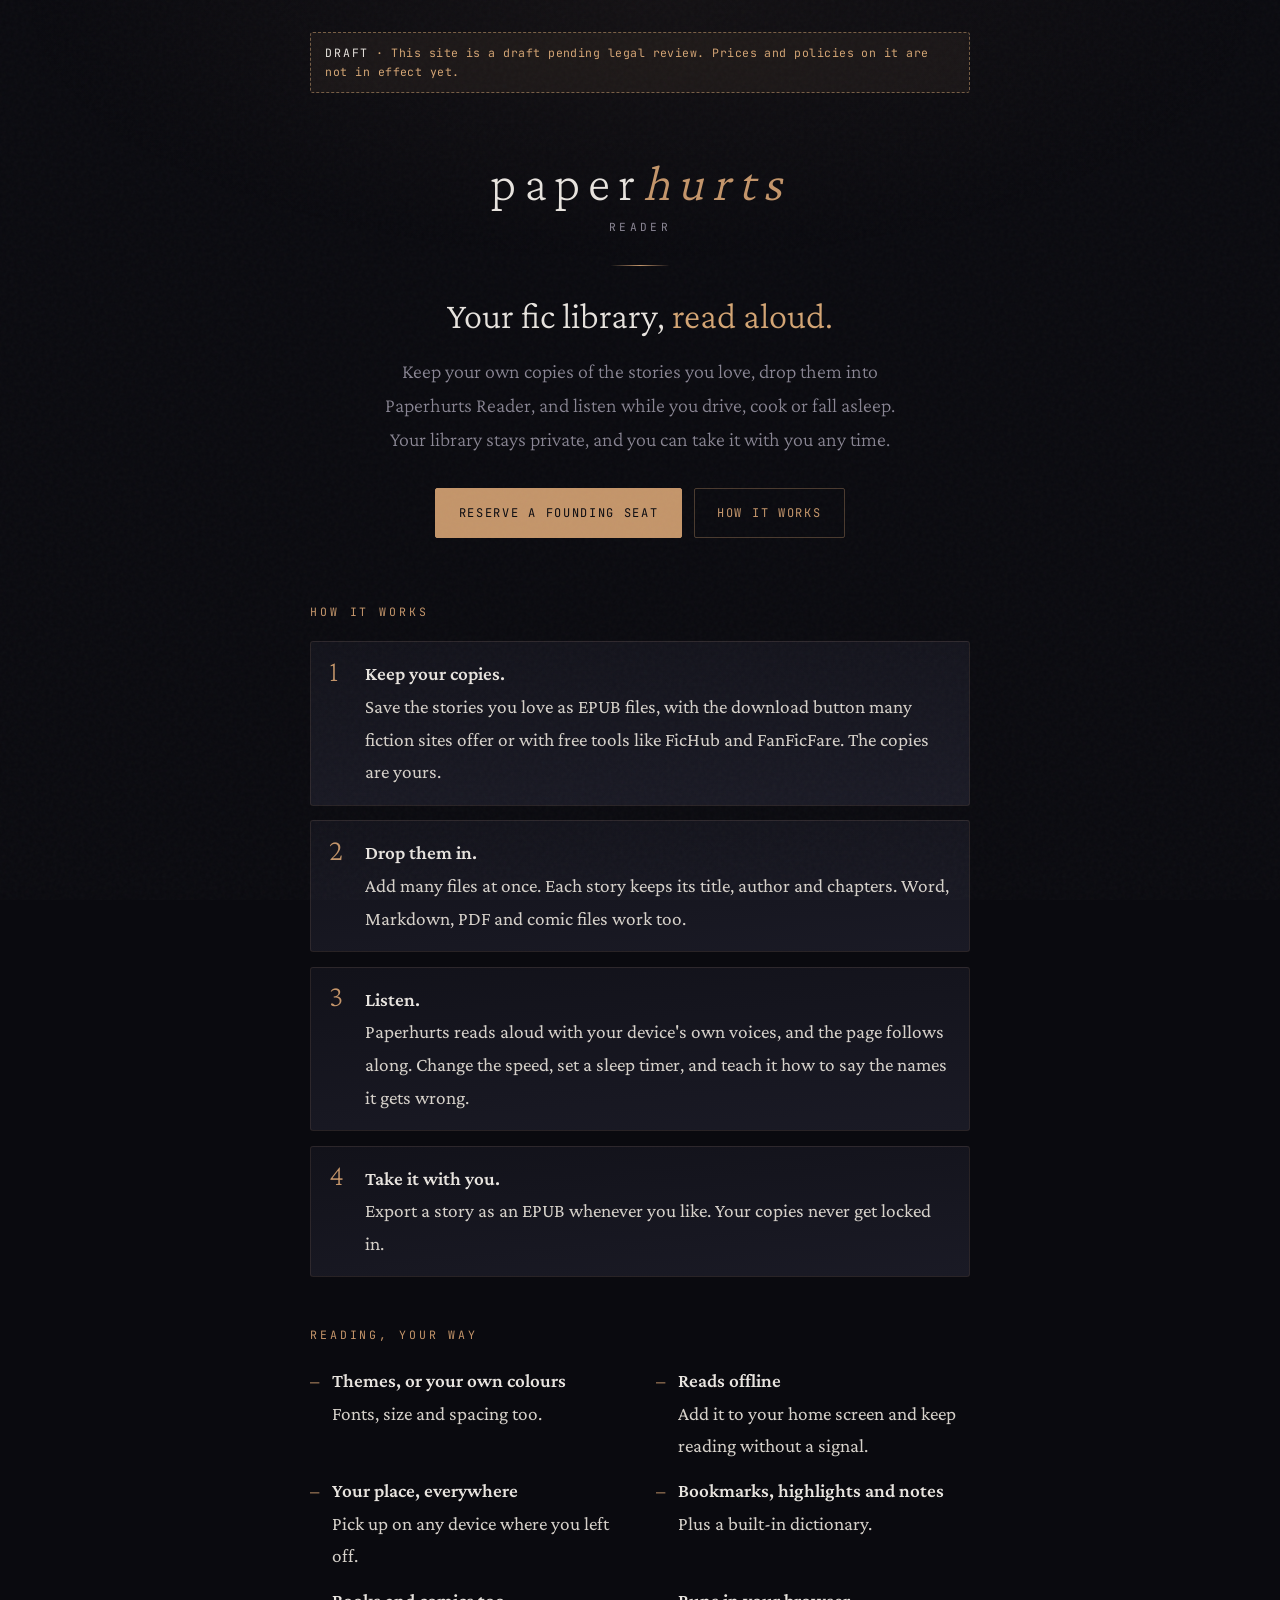
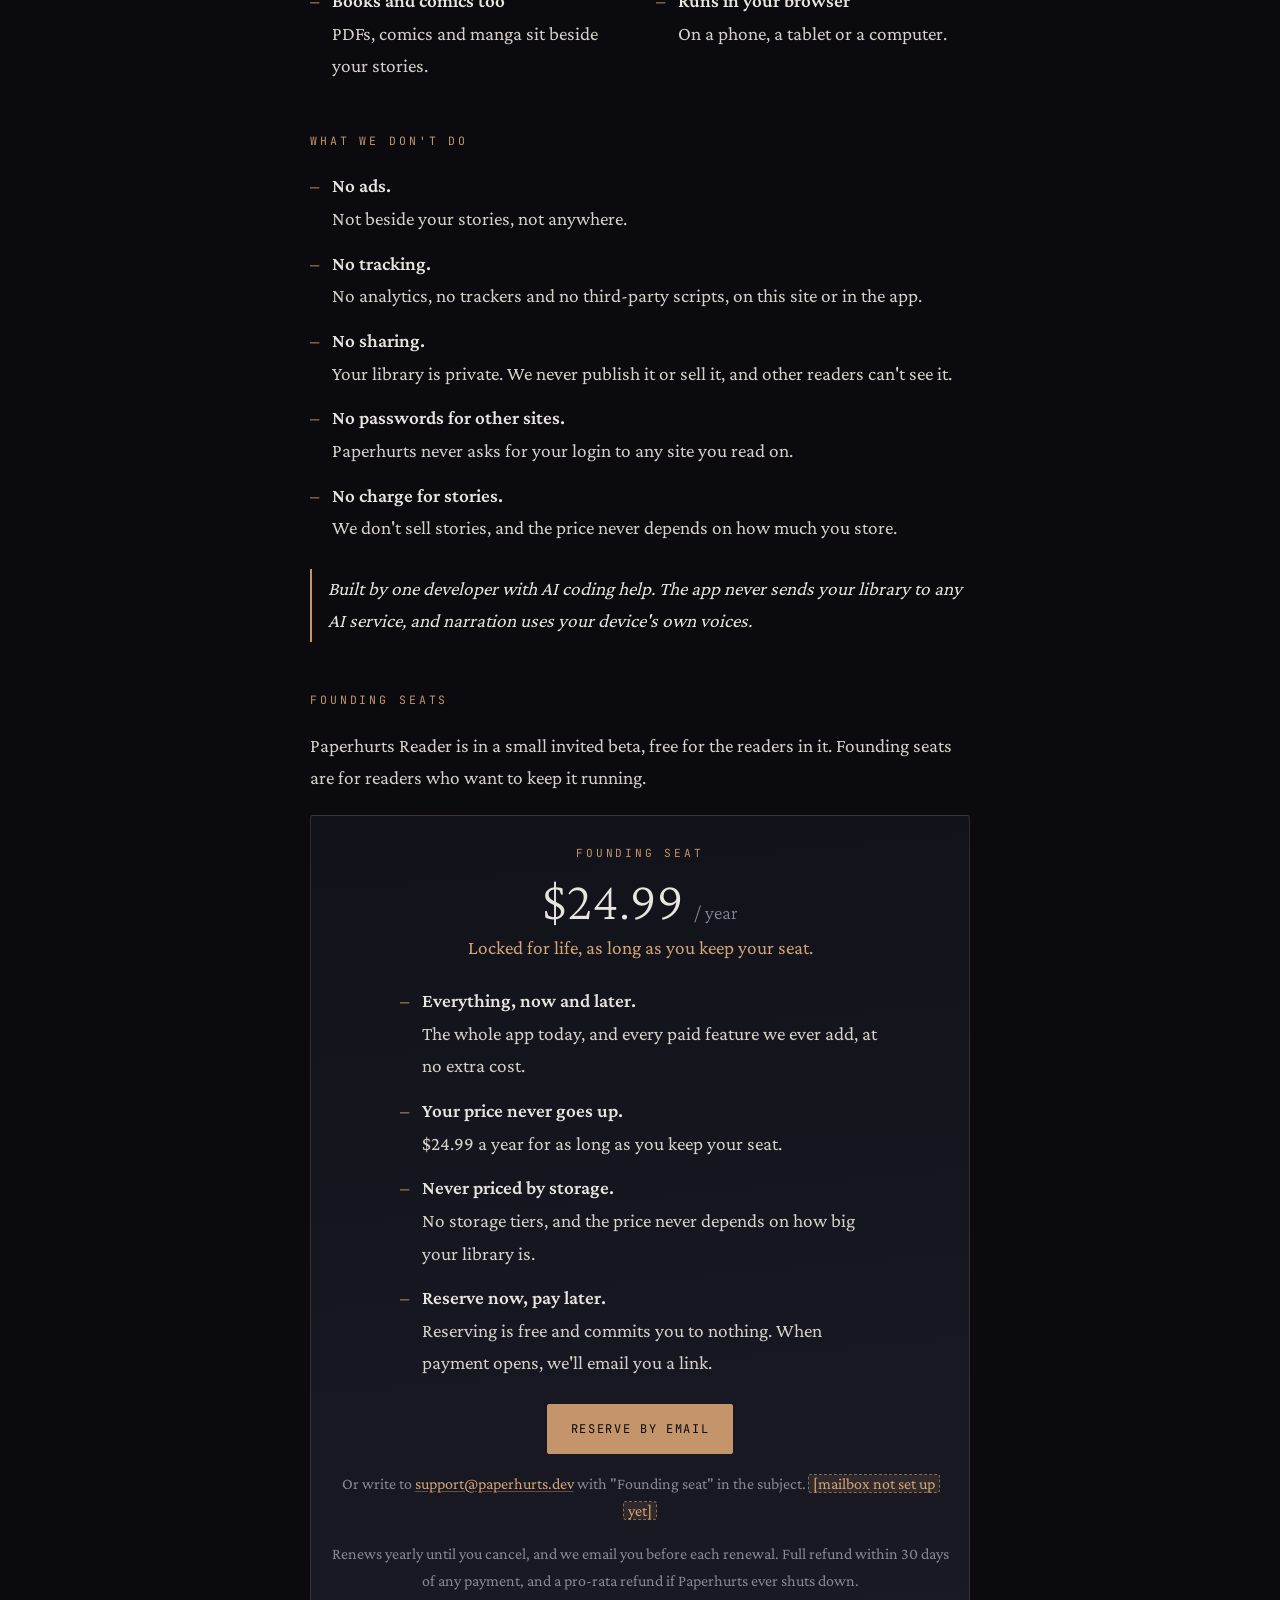
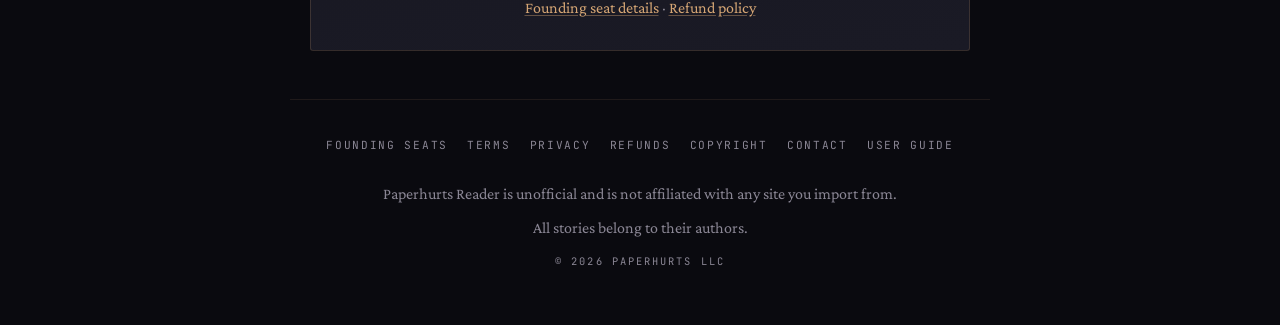
==== index.html @ 14809d15 "Public pages: what the app is, founding seats, terms, privacy, refunds, copyright, contact (drafts) " ====
<!DOCTYPE html>
<html lang="en">
<head>
<meta charset="UTF-8">
<meta name="viewport" content="width=device-width, initial-scale=1.0">
<meta name="robots" content="noarchive">
<meta name="description" content="Paperhurts Reader: keep your own copies of the stories you love, drop them in, and have them read aloud with your device's own voices. Private, exportable, no ads, no tracking.">
<title>Paperhurts Reader · your fic library, read aloud</title>
<link href="./index_files/fonts.css" rel="stylesheet">
<link href="./assets/site.css" rel="stylesheet">
</head>
<body>
<div class="ambient"></div>

<main class="wrap">
  <p class="draft-banner"><strong>Draft</strong> · This site is a draft pending legal review. Prices and policies on it are not in effect yet.</p>

  <header class="hero">
    <div class="wordmark-lg">paper<span>hurts</span></div>
    <p class="product">Reader</p>
    <hr class="rule">
    <h1 class="pitch">Your fic library, <em>read aloud.</em></h1>
    <p class="lede">Keep your own copies of the stories you love, drop them into Paperhurts Reader, and listen while you drive, cook or fall asleep. Your library stays private, and you can take it with you any time.</p>
    <div class="cta-row">
      <a class="btn btn-solid" href="#founding">Reserve a founding seat</a>
      <a class="btn" href="#how">How it works</a>
    </div>
  </header>

  <section class="section" id="how">
    <h2>How it works</h2>
    <ol class="steps">
      <li><strong>Keep your copies.</strong> Save the stories you love as EPUB files, with the download button many fiction sites offer or with free tools like FicHub and FanFicFare. The copies are yours.</li>
      <li><strong>Drop them in.</strong> Add many files at once. Each story keeps its title, author and chapters. Word, Markdown, PDF and comic files work too.</li>
      <li><strong>Listen.</strong> Paperhurts reads aloud with your device's own voices, and the page follows along. Change the speed, set a sleep timer, and teach it how to say the names it gets wrong.</li>
      <li><strong>Take it with you.</strong> Export a story as an EPUB whenever you like. Your copies never get locked in.</li>
    </ol>
  </section>

  <section class="section">
    <h2>Reading, your way</h2>
    <ul class="points two-col">
      <li><strong>Themes, or your own colours</strong> Fonts, size and spacing too.</li>
      <li><strong>Reads offline</strong> Add it to your home screen and keep reading without a signal.</li>
      <li><strong>Your place, everywhere</strong> Pick up on any device where you left off.</li>
      <li><strong>Bookmarks, highlights and notes</strong> Plus a built-in dictionary.</li>
      <li><strong>Books and comics too</strong> PDFs, comics and manga sit beside your stories.</li>
      <li><strong>Runs in your browser</strong> On a phone, a tablet or a computer.</li>
    </ul>
  </section>

  <section class="section">
    <h2>What we don't do</h2>
    <ul class="points">
      <li><strong>No ads.</strong> Not beside your stories, not anywhere.</li>
      <li><strong>No tracking.</strong> No analytics, no trackers and no third-party scripts, on this site or in the app.</li>
      <li><strong>No sharing.</strong> Your library is private. We never publish it or sell it, and other readers can't see it.</li>
      <li><strong>No passwords for other sites.</strong> Paperhurts never asks for your login to any site you read on.</li>
      <li><strong>No charge for stories.</strong> We don't sell stories, and the price never depends on how much you store.</li>
    </ul>
    <p class="ai-line">Built by one developer with AI coding help. The app never sends your library to any AI service, and narration uses your device's own voices.</p>
  </section>

  <section class="section" id="founding">
    <h2>Founding seats</h2>
    <p class="intro">Paperhurts Reader is in a small invited beta, free for the readers in it. Founding seats are for readers who want to keep it running.</p>
    <div class="pricing">
      <p class="label">Founding seat</p>
      <p class="price">$24.99 <small>/ year</small></p>
      <p class="price-note">Locked for life, as long as you keep your seat.</p>
      <ul class="points">
        <li><strong>Everything, now and later.</strong> The whole app today, and every paid feature we ever add, at no extra cost.</li>
        <li><strong>Your price never goes up.</strong> $24.99 a year for as long as you keep your seat.</li>
        <li><strong>Never priced by storage.</strong> No storage tiers, and the price never depends on how big your library is.</li>
        <li><strong>Reserve now, pay later.</strong> Reserving is free and commits you to nothing. When payment opens, we'll email you a link.</li>
      </ul>
      <a class="btn btn-solid" href="mailto:support@paperhurts.dev?subject=Founding%20seat">Reserve by email</a>
      <p class="fine">Or write to <a href="mailto:support@paperhurts.dev?subject=Founding%20seat">support@paperhurts.dev</a> with "Founding seat" in the subject. <span class="ph">[mailbox not set up yet]</span></p>
      <p class="fine">Renews yearly until you cancel, and we email you before each renewal. Full refund within 30 days of any payment, and a pro-rata refund if Paperhurts ever shuts down.<br><a href="founding/">Founding seat details</a> · <a href="refunds/">Refund policy</a></p>
    </div>
  </section>
</main>

<footer class="site-footer">
  <nav aria-label="Site">
    <a href="founding/">Founding seats</a>
    <a href="terms/">Terms</a>
    <a href="privacy/">Privacy</a>
    <a href="refunds/">Refunds</a>
    <a href="copyright/">Copyright</a>
    <a href="contact/">Contact</a>
    <a href="guide/">User guide</a>
  </nav>
  <p>Paperhurts Reader is unofficial and is not affiliated with any site you import from.</p>
  <p>All stories belong to their authors.</p>
  <p class="copy">© 2026 paperhurts LLC</p>
</footer>
</body>
</html>
---- index_files/fonts.css ----
/* Self-hosted webfonts, the same files the Reader app ships.
 * Served from this site so no page here contacts a font CDN.
 * Crimson Pro is a variable font: one file covers weights 200-900.
 * Both fonts are under the SIL Open Font License 1.1. */
@font-face {
  font-family: 'Crimson Pro';
  font-style: normal;
  font-weight: 200 900;
  font-display: swap;
  src: url('fonts/CrimsonPro-Variable-latin.woff2') format('woff2');
}
@font-face {
  font-family: 'JetBrains Mono';
  font-style: normal;
  font-weight: 400;
  font-display: swap;
  src: url('fonts/JetBrainsMono-Regular-latin.woff2') format('woff2');
}
---- assets/site.css ----
/* Shared styles for reader.paperhurts.dev: the landing page and the
 * founding, terms, privacy, refunds, copyright and contact pages.
 * The guide (/guide/) has its own stylesheet, built from the Reader repo.
 * No page on this site runs JavaScript or loads anything from another host. */

:root {
  --bg-deep: #0a0a0f;
  --bg-surface: #12121a;
  --bg-card: #1a1a25;
  --text-primary: #e8e4df;
  --text-body: #d6d1ca;
  --text-dim: #8a8694;
  --text-faint: #4a4654;
  --accent-warm: #c4956a;
  --accent-glow: #d4a574;
  --accent-ember: #b8755a;
  --rule: rgba(196, 149, 106, 0.12);
  --mono: 'JetBrains Mono', ui-monospace, 'SF Mono', Menlo, Consolas, monospace;
  --serif: 'Crimson Pro', Georgia, 'Times New Roman', serif;
}

* { margin: 0; padding: 0; box-sizing: border-box; }

html { -webkit-text-size-adjust: 100%; }
@media (prefers-reduced-motion: no-preference) { html { scroll-behavior: smooth; } }

body {
  background: var(--bg-deep);
  color: var(--text-body);
  font-family: var(--serif);
  font-size: 1.2rem;
  line-height: 1.7;
  min-height: 100vh;
  overflow-wrap: break-word;
}

/* Grain + ambient light, as on the original landing page */
body::before {
  content: '';
  position: fixed; inset: 0;
  background-image: url("data:image/svg+xml,%3Csvg viewBox='0 0 256 256' xmlns='http://www.w3.org/2000/svg'%3E%3Cfilter id='noise'%3E%3CfeTurbulence type='fractalNoise' baseFrequency='0.9' numOctaves='4' stitchTiles='stitch'/%3E%3C/filter%3E%3Crect width='100%25' height='100%25' filter='url(%23noise)' opacity='0.03'/%3E%3C/svg%3E");
  pointer-events: none;
  z-index: 1000;
}
.ambient {
  position: fixed; top: -30%; left: 50%; transform: translateX(-50%);
  width: 100%; height: 60vh;
  background: radial-gradient(ellipse, rgba(196, 149, 106, 0.05) 0%, transparent 70%);
  pointer-events: none; z-index: 0;
}

.wrap {
  position: relative; z-index: 1;
  max-width: 700px;
  margin: 0 auto;
  padding: 2rem 1.25rem 3rem;
}

a { color: var(--accent-glow); text-decoration-color: rgba(212, 165, 116, 0.4); text-underline-offset: 0.15em; }
a:hover { color: var(--text-primary); text-decoration-color: currentColor; }
a:focus-visible, .btn:focus-visible { outline: 2px solid var(--accent-glow); outline-offset: 3px; }

/* ── Header: wordmark that links home ───────────────────────────── */
.site-header {
  display: flex;
  align-items: baseline;
  justify-content: space-between;
  gap: 1rem;
  flex-wrap: wrap;
  padding-bottom: 1.25rem;
  margin-bottom: 2rem;
  border-bottom: 1px solid var(--rule);
}
.wordmark {
  font-family: var(--serif);
  font-weight: 200;
  font-size: 1.6rem;
  letter-spacing: 0.12em;
  color: var(--text-primary);
  text-decoration: none;
  line-height: 1;
}
.wordmark span { color: var(--accent-warm); font-style: italic; font-weight: 300; }
.wordmark:hover { color: var(--text-primary); }
.site-header .tag {
  font-family: var(--mono);
  font-size: 0.68rem;
  letter-spacing: 0.2em;
  text-transform: uppercase;
  color: var(--text-dim);
}

/* ── Draft banner and placeholders (remove both before going live) ─ */
.draft-banner {
  font-family: var(--mono);
  font-size: 0.72rem;
  line-height: 1.6;
  letter-spacing: 0.04em;
  color: var(--accent-glow);
  border: 1px dashed rgba(212, 165, 116, 0.5);
  background: rgba(212, 165, 116, 0.06);
  border-radius: 3px;
  padding: 0.7rem 0.9rem;
  margin-bottom: 2rem;
}
.draft-banner strong { color: var(--text-primary); font-weight: 400; letter-spacing: 0.15em; text-transform: uppercase; }
.ph {
  font-style: normal;
  color: var(--accent-glow);
  background: rgba(212, 165, 116, 0.12);
  outline: 1px dashed rgba(212, 165, 116, 0.6);
  border-radius: 2px;
  padding: 0 0.25em;
  -webkit-box-decoration-break: clone;
  box-decoration-break: clone;
}

/* ── Document pages (terms, privacy, ...) ───────────────────────── */
.doc h1 {
  font-weight: 200;
  font-size: 2.5rem;
  line-height: 1.15;
  color: var(--text-primary);
  letter-spacing: 0.02em;
  margin-bottom: 0.4rem;
}
.updated {
  font-family: var(--mono);
  font-size: 0.7rem;
  letter-spacing: 0.15em;
  text-transform: uppercase;
  color: var(--text-dim);
  margin-bottom: 2rem;
}
.doc h2 {
  font-weight: 400;
  font-size: 1.55rem;
  line-height: 1.3;
  color: var(--text-primary);
  margin: 2.5rem 0 0.75rem;
  padding-top: 1.25rem;
  border-top: 1px solid var(--rule);
}
.doc h3 {
  font-weight: 600;
  font-size: 1.15rem;
  color: var(--text-primary);
  margin: 1.5rem 0 0.4rem;
}
.doc p, .doc ul, .doc ol, .doc dl { margin-bottom: 1rem; }
.doc ul, .doc ol { padding-left: 1.4rem; }
.doc li { margin-bottom: 0.4rem; }
.doc li::marker { color: var(--accent-warm); }
.doc strong { color: var(--text-primary); font-weight: 600; }
.doc code { font-family: var(--mono); font-size: 0.85em; color: var(--text-primary); overflow-wrap: anywhere; }
.doc dt { color: var(--text-primary); font-weight: 600; margin-top: 1rem; }
.doc dd { margin-left: 0; }
.doc dd p { margin-bottom: 0.5rem; }

/* A short plain-language summary at the top of a long page */
.summary {
  background: linear-gradient(175deg, var(--bg-surface) 0%, var(--bg-card) 100%);
  border: 1px solid var(--rule);
  border-radius: 3px;
  padding: 1.25rem 1.25rem 0.5rem;
  margin-bottom: 1.5rem;
}
.summary h2 {
  font-family: var(--mono);
  font-weight: 400;
  font-size: 0.72rem;
  letter-spacing: 0.22em;
  text-transform: uppercase;
  color: var(--accent-warm);
  margin: 0 0 0.75rem;
  padding: 0;
  border: 0;
}

/* Contents list for the longer pages */
.toc {
  font-size: 1.05rem;
  margin-bottom: 1rem;
}
.toc ol { columns: 2 14rem; column-gap: 2rem; }
.toc li { break-inside: avoid; }

/* ── Landing page ───────────────────────────────────────────────── */
.hero { text-align: center; padding: 2rem 0 1rem; }
.hero .wordmark-lg {
  font-weight: 200;
  font-size: 3.2rem;
  letter-spacing: 0.15em;
  color: var(--text-primary);
  line-height: 1;
}
.hero .wordmark-lg span { color: var(--accent-warm); font-style: italic; font-weight: 300; }
.hero .product {
  font-family: var(--mono);
  font-size: 0.7rem;
  letter-spacing: 0.3em;
  text-transform: uppercase;
  color: var(--text-dim);
  margin-top: 0.6rem;
}
.rule {
  width: 60px; height: 1px; border: 0;
  background: linear-gradient(90deg, transparent, var(--accent-warm), transparent);
  margin: 1.75rem auto;
}
.pitch {
  font-weight: 300;
  font-size: 2.3rem;
  line-height: 1.2;
  color: var(--text-primary);
  margin-bottom: 1rem;
}
.pitch em { color: var(--accent-glow); font-style: normal; }
.lede {
  font-size: 1.25rem;
  font-weight: 300;
  color: var(--text-dim);
  max-width: 34rem;
  margin: 0 auto 2rem;
}
.cta-row {
  display: flex;
  flex-wrap: wrap;
  justify-content: center;
  gap: 0.75rem;
}

.btn {
  display: inline-block;
  font-family: var(--mono);
  font-size: 0.75rem;
  letter-spacing: 0.14em;
  text-transform: uppercase;
  text-decoration: none;
  text-align: center;
  color: var(--accent-warm);
  padding: 0.85rem 1.4rem;
  border: 1px solid rgba(196, 149, 106, 0.35);
  border-radius: 2px;
  transition: border-color 0.3s ease, color 0.3s ease, background 0.3s ease;
}
.btn:hover { border-color: var(--accent-glow); color: var(--accent-glow); }
.btn-solid {
  background: var(--accent-warm);
  border-color: var(--accent-warm);
  color: var(--bg-deep);
}
.btn-solid:hover { background: var(--accent-glow); border-color: var(--accent-glow); color: var(--bg-deep); }

.section { padding-top: 3rem; }
.section > h2 {
  font-family: var(--mono);
  font-weight: 400;
  font-size: 0.72rem;
  letter-spacing: 0.25em;
  text-transform: uppercase;
  color: var(--accent-warm);
  margin-bottom: 1.25rem;
}
.section > .intro { margin-bottom: 1.25rem; }

.steps { list-style: none; counter-reset: step; display: grid; gap: 0.9rem; }
.steps li {
  counter-increment: step;
  position: relative;
  background: linear-gradient(175deg, var(--bg-surface) 0%, var(--bg-card) 100%);
  border: 1px solid var(--rule);
  border-radius: 3px;
  padding: 1rem 1.1rem 1rem 3.4rem;
}
.steps li::before {
  content: counter(step);
  position: absolute;
  left: 1.1rem; top: 0.85rem;
  font-weight: 200;
  font-size: 1.9rem;
  line-height: 1;
  color: var(--accent-warm);
}
.steps strong, .points strong { display: block; color: var(--text-primary); font-weight: 600; }

.points { list-style: none; display: grid; gap: 0.75rem; }
.points li { position: relative; padding-left: 1.4rem; }
.points li::before { content: '\2013'; position: absolute; left: 0; color: var(--accent-warm); }
@media (min-width: 640px) {
  .points.two-col { grid-template-columns: 1fr 1fr; column-gap: 2rem; }
}

.ai-line {
  font-style: italic;
  color: var(--text-primary);
  border-left: 2px solid var(--accent-warm);
  padding: 0.25rem 0 0.25rem 1rem;
  margin-top: 1.5rem;
}

.pricing {
  background: linear-gradient(175deg, var(--bg-surface) 0%, var(--bg-card) 100%);
  border: 1px solid rgba(196, 149, 106, 0.2);
  border-radius: 3px;
  padding: 1.75rem 1.25rem;
  text-align: center;
}
.pricing .label {
  font-family: var(--mono);
  font-size: 0.7rem;
  letter-spacing: 0.25em;
  text-transform: uppercase;
  color: var(--accent-warm);
}
.price {
  font-weight: 200;
  font-size: 3.4rem;
  line-height: 1.1;
  color: var(--text-primary);
  margin: 0.5rem 0 0.1rem;
}
.price small { font-size: 1.2rem; color: var(--text-dim); font-weight: 300; }
.price-note { color: var(--accent-glow); margin-bottom: 1.25rem; }
.pricing .points { text-align: left; max-width: 30rem; margin: 0 auto 1.5rem; }
.pricing .fine { font-size: 1rem; color: var(--text-dim); margin-top: 1rem; }

/* ── Footer ─────────────────────────────────────────────────────── */
.site-footer {
  position: relative; z-index: 1;
  max-width: 700px;
  margin: 0 auto;
  padding: 2rem 1.25rem 3rem;
  border-top: 1px solid var(--rule);
  text-align: center;
}
.site-footer nav {
  display: flex;
  flex-wrap: wrap;
  justify-content: center;
  gap: 0.4rem 1.2rem;
  margin-bottom: 1.25rem;
}
.site-footer nav a {
  font-family: var(--mono);
  font-size: 0.7rem;
  letter-spacing: 0.15em;
  text-transform: uppercase;
  text-decoration: none;
  color: var(--text-dim);
  padding: 0.3rem 0;
}
.site-footer nav a:hover, .site-footer nav a[aria-current="page"] { color: var(--accent-glow); }
.site-footer p { font-size: 1rem; color: var(--text-dim); margin-bottom: 0.4rem; }
.site-footer .copy {
  font-family: var(--mono);
  font-size: 0.65rem;
  letter-spacing: 0.2em;
  text-transform: uppercase;
  margin-top: 0.75rem;
}

/* ── Small screens and motion ───────────────────────────────────── */
@media (max-width: 480px) {
  body { font-size: 1.12rem; }
  .hero .wordmark-lg { font-size: 2.5rem; }
  .pitch { font-size: 1.9rem; }
  .doc h1 { font-size: 2.1rem; }
  .btn { width: 100%; }
}

@media (prefers-reduced-motion: no-preference) {
  .hero, .wrap > .doc { animation: rise 0.9s ease-out both; }
  @keyframes rise {
    from { opacity: 0; transform: translateY(12px); }
    to { opacity: 1; transform: none; }
  }
}
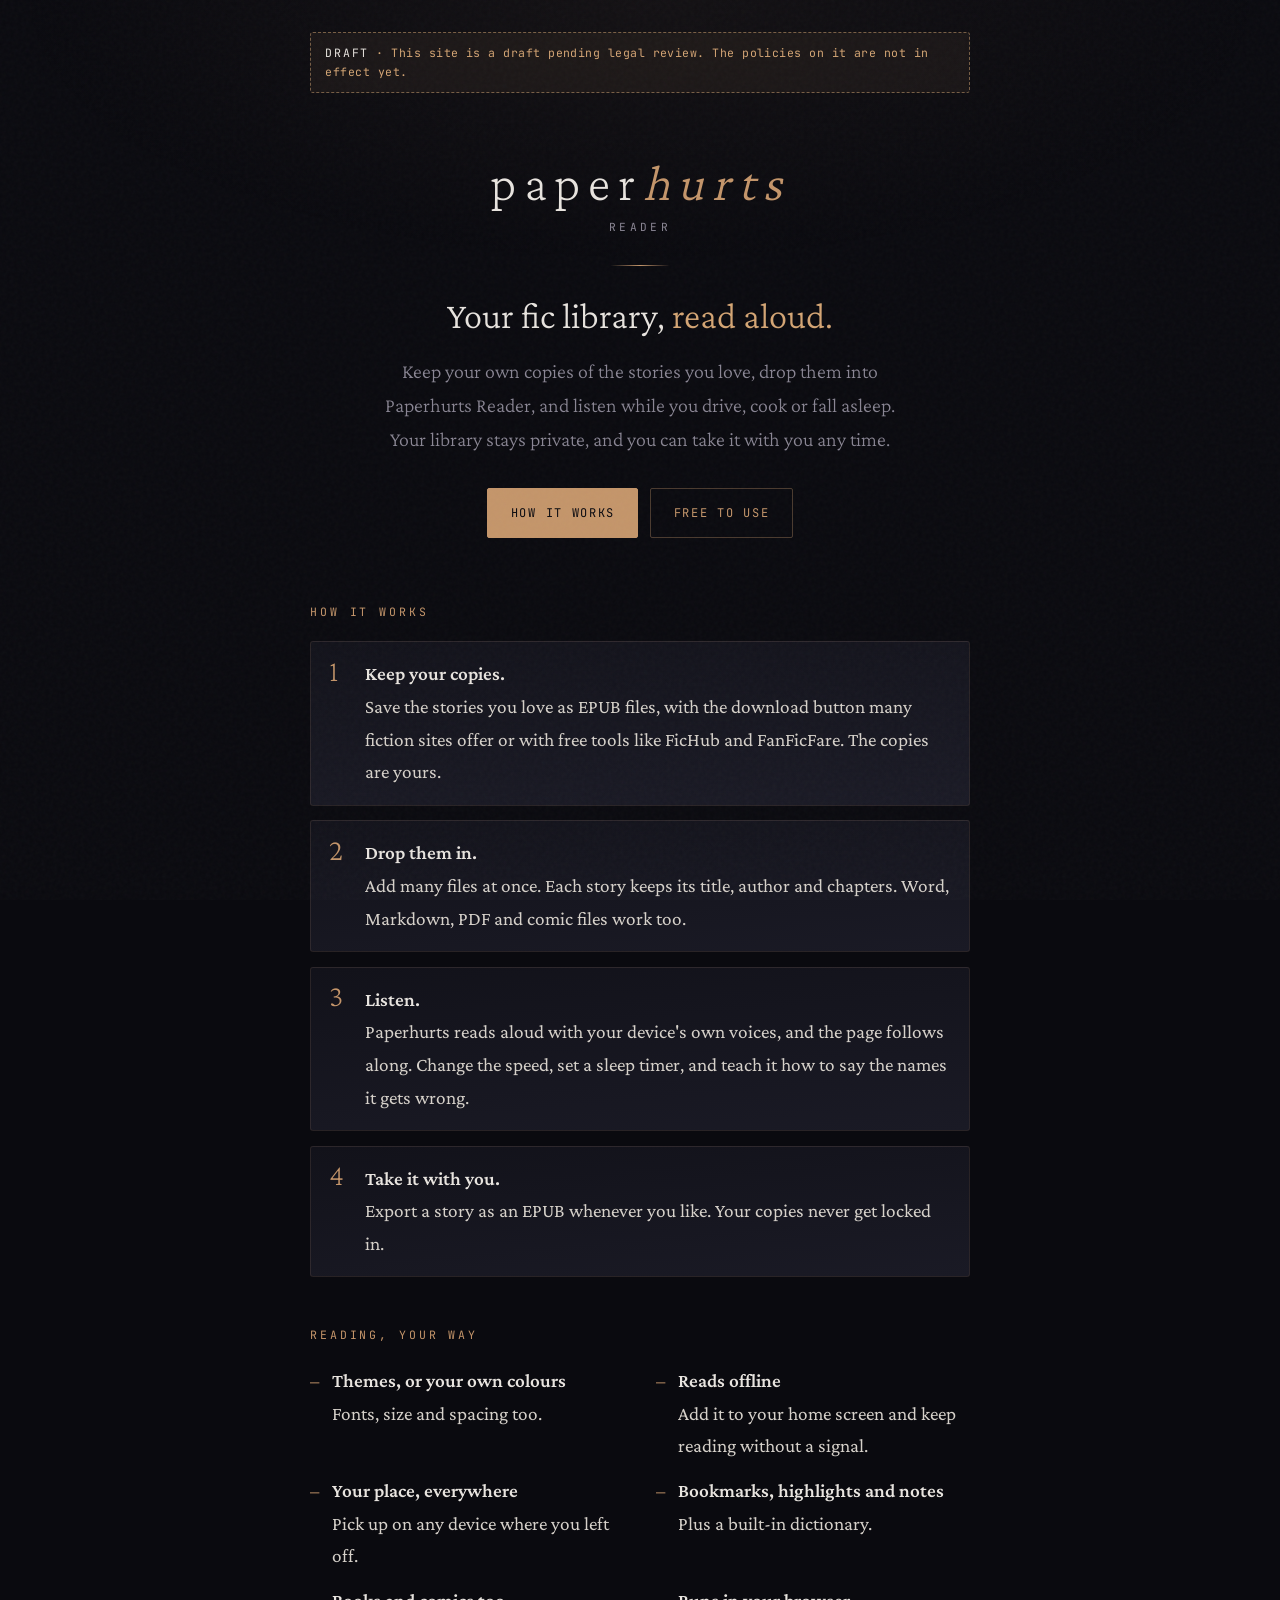
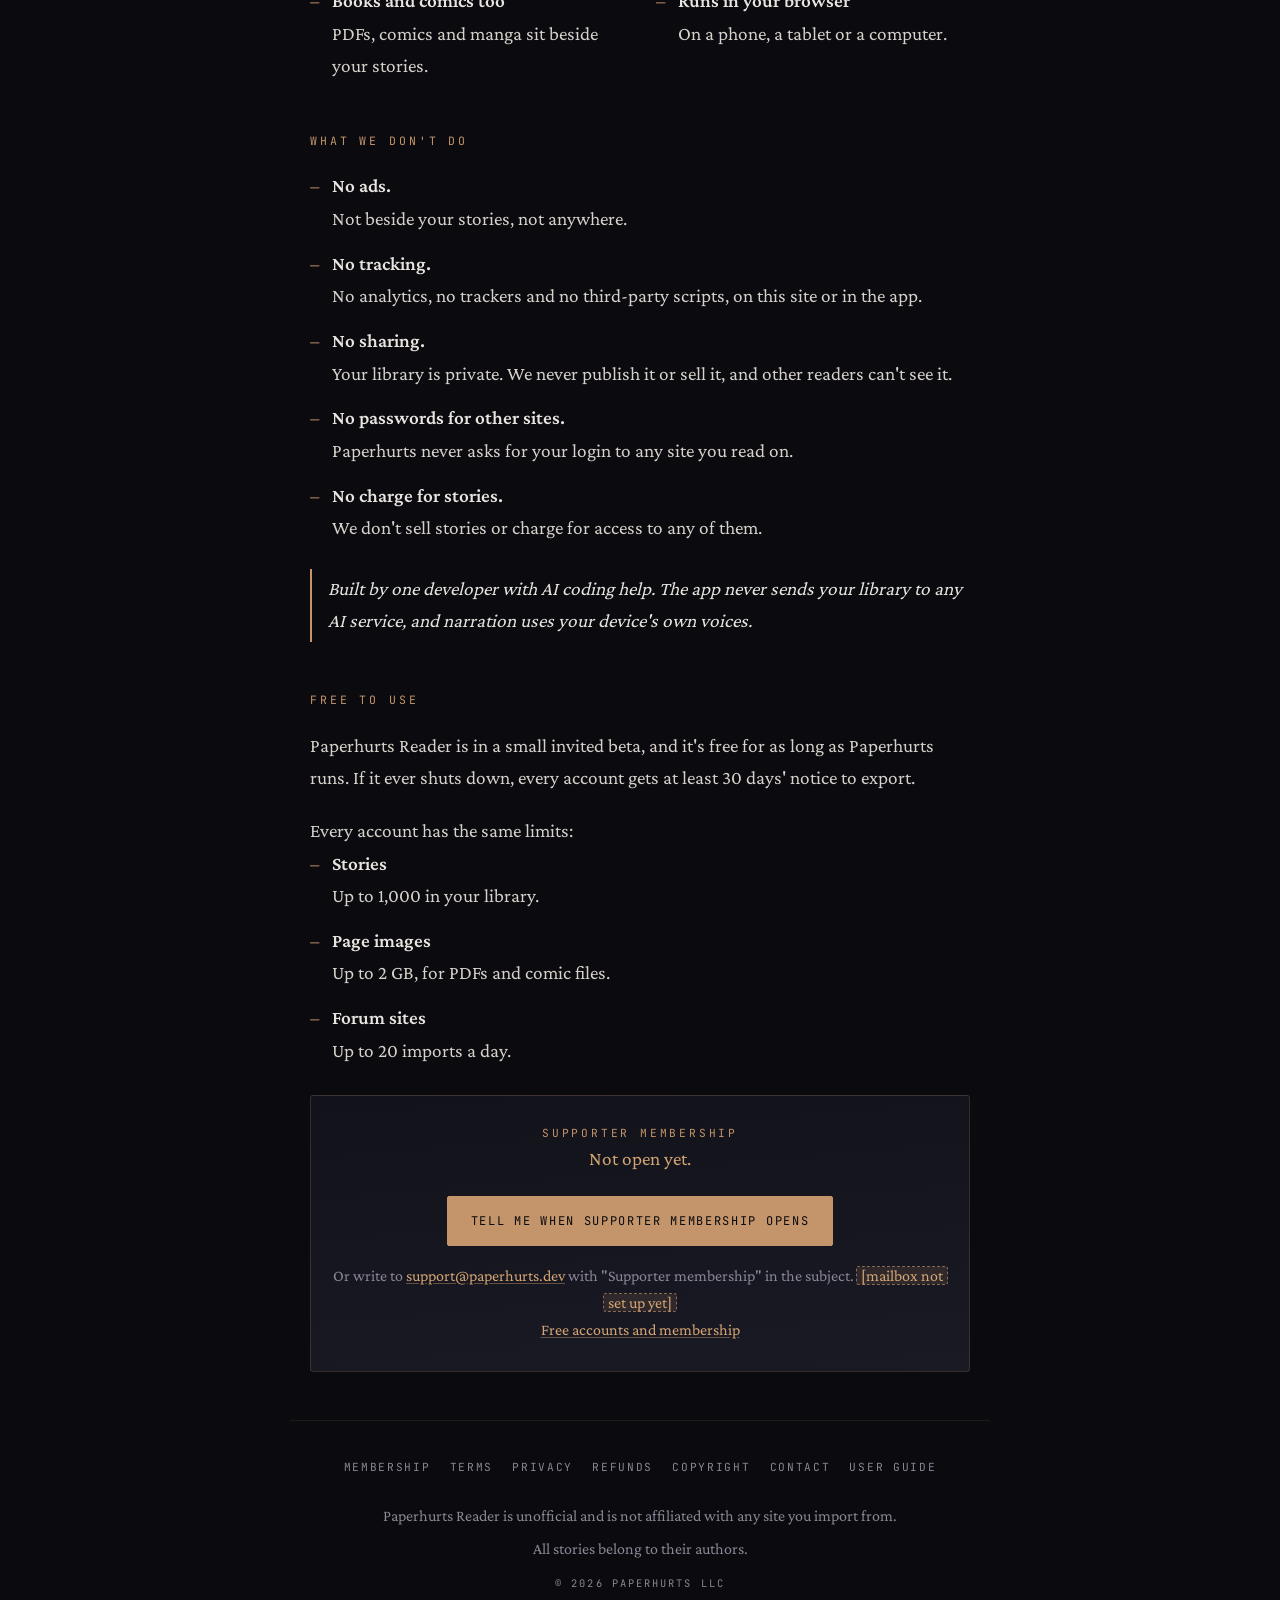
==== commit ccb2dce9: "Public pages: free accounts and their limits, a membership sign-up, an author removal route (drafts)" ====
--- a/index.html
+++ b/index.html
@@ -13,7 +13,7 @@
 <div class="ambient"></div>
 
 <main class="wrap">
-  <p class="draft-banner"><strong>Draft</strong> · This site is a draft pending legal review. Prices and policies on it are not in effect yet.</p>
+  <p class="draft-banner"><strong>Draft</strong> · This site is a draft pending legal review. The policies on it are not in effect yet.</p>
 
   <header class="hero">
     <div class="wordmark-lg">paper<span>hurts</span></div>
@@ -22,8 +22,8 @@
     <h1 class="pitch">Your fic library, <em>read aloud.</em></h1>
     <p class="lede">Keep your own copies of the stories you love, drop them into Paperhurts Reader, and listen while you drive, cook or fall asleep. Your library stays private, and you can take it with you any time.</p>
     <div class="cta-row">
-      <a class="btn btn-solid" href="#founding">Reserve a founding seat</a>
-      <a class="btn" href="#how">How it works</a>
+      <a class="btn btn-solid" href="#how">How it works</a>
+      <a class="btn" href="#free">Free to use</a>
     </div>
   </header>
 
@@ -56,34 +56,32 @@
       <li><strong>No tracking.</strong> No analytics, no trackers and no third-party scripts, on this site or in the app.</li>
       <li><strong>No sharing.</strong> Your library is private. We never publish it or sell it, and other readers can't see it.</li>
       <li><strong>No passwords for other sites.</strong> Paperhurts never asks for your login to any site you read on.</li>
-      <li><strong>No charge for stories.</strong> We don't sell stories, and the price never depends on how much you store.</li>
+      <li><strong>No charge for stories.</strong> We don't sell stories or charge for access to any of them.</li>
     </ul>
     <p class="ai-line">Built by one developer with AI coding help. The app never sends your library to any AI service, and narration uses your device's own voices.</p>
   </section>
 
-  <section class="section" id="founding">
-    <h2>Founding seats</h2>
-    <p class="intro">Paperhurts Reader is in a small invited beta, free for the readers in it. Founding seats are for readers who want to keep it running.</p>
+  <section class="section" id="free">
+    <h2>Free to use</h2>
+    <p class="intro">Paperhurts Reader is in a small invited beta, and it's free for as long as Paperhurts runs. If it ever shuts down, every account gets at least 30 days' notice to export.</p>
+    <p>Every account has the same limits:</p>
+    <ul class="points">
+      <li><strong>Stories</strong> Up to 1,000 in your library.</li>
+      <li><strong>Page images</strong> Up to 2 GB, for PDFs and comic files.</li>
+      <li><strong>Forum sites</strong> Up to 20 imports a day.</li>
+    </ul>
     <div class="pricing">
-      <p class="label">Founding seat</p>
-      <p class="price">$24.99 <small>/ year</small></p>
-      <p class="price-note">Locked for life, as long as you keep your seat.</p>
-      <ul class="points">
-        <li><strong>Everything, now and later.</strong> The whole app today, and every paid feature we ever add, at no extra cost.</li>
-        <li><strong>Your price never goes up.</strong> $24.99 a year for as long as you keep your seat.</li>
-        <li><strong>Never priced by storage.</strong> No storage tiers, and the price never depends on how big your library is.</li>
-        <li><strong>Reserve now, pay later.</strong> Reserving is free and commits you to nothing. When payment opens, we'll email you a link.</li>
-      </ul>
-      <a class="btn btn-solid" href="mailto:support@paperhurts.dev?subject=Founding%20seat">Reserve by email</a>
-      <p class="fine">Or write to <a href="mailto:support@paperhurts.dev?subject=Founding%20seat">support@paperhurts.dev</a> with "Founding seat" in the subject. <span class="ph">[mailbox not set up yet]</span></p>
-      <p class="fine">Renews yearly until you cancel, and we email you before each renewal. Full refund within 30 days of any payment, and a pro-rata refund if Paperhurts ever shuts down.<br><a href="founding/">Founding seat details</a> · <a href="refunds/">Refund policy</a></p>
+      <p class="label">Supporter membership</p>
+      <p class="price-note">Not open yet.</p>
+      <a class="btn btn-solid" href="mailto:support@paperhurts.dev?subject=Supporter%20membership">Tell me when supporter membership opens</a>
+      <p class="fine">Or write to <a href="mailto:support@paperhurts.dev?subject=Supporter%20membership">support@paperhurts.dev</a> with "Supporter membership" in the subject. <span class="ph">[mailbox not set up yet]</span><br><a href="membership/">Free accounts and membership</a></p>
     </div>
   </section>
 </main>
 
 <footer class="site-footer">
   <nav aria-label="Site">
-    <a href="founding/">Founding seats</a>
+    <a href="membership/">Membership</a>
     <a href="terms/">Terms</a>
     <a href="privacy/">Privacy</a>
     <a href="refunds/">Refunds</a>
--- a/assets/site.css
+++ b/assets/site.css
@@ -1,5 +1,5 @@
 /* Shared styles for reader.paperhurts.dev: the landing page and the
- * founding, terms, privacy, refunds, copyright and contact pages.
+ * membership, terms, privacy, refunds, copyright and contact pages.
  * The guide (/guide/) has its own stylesheet, built from the Reader repo.
  * No page on this site runs JavaScript or loads anything from another host. */
 
@@ -304,6 +304,7 @@
   border: 1px solid rgba(196, 149, 106, 0.2);
   border-radius: 3px;
   padding: 1.75rem 1.25rem;
+  margin-top: 1.75rem;
   text-align: center;
 }
 .pricing .label {
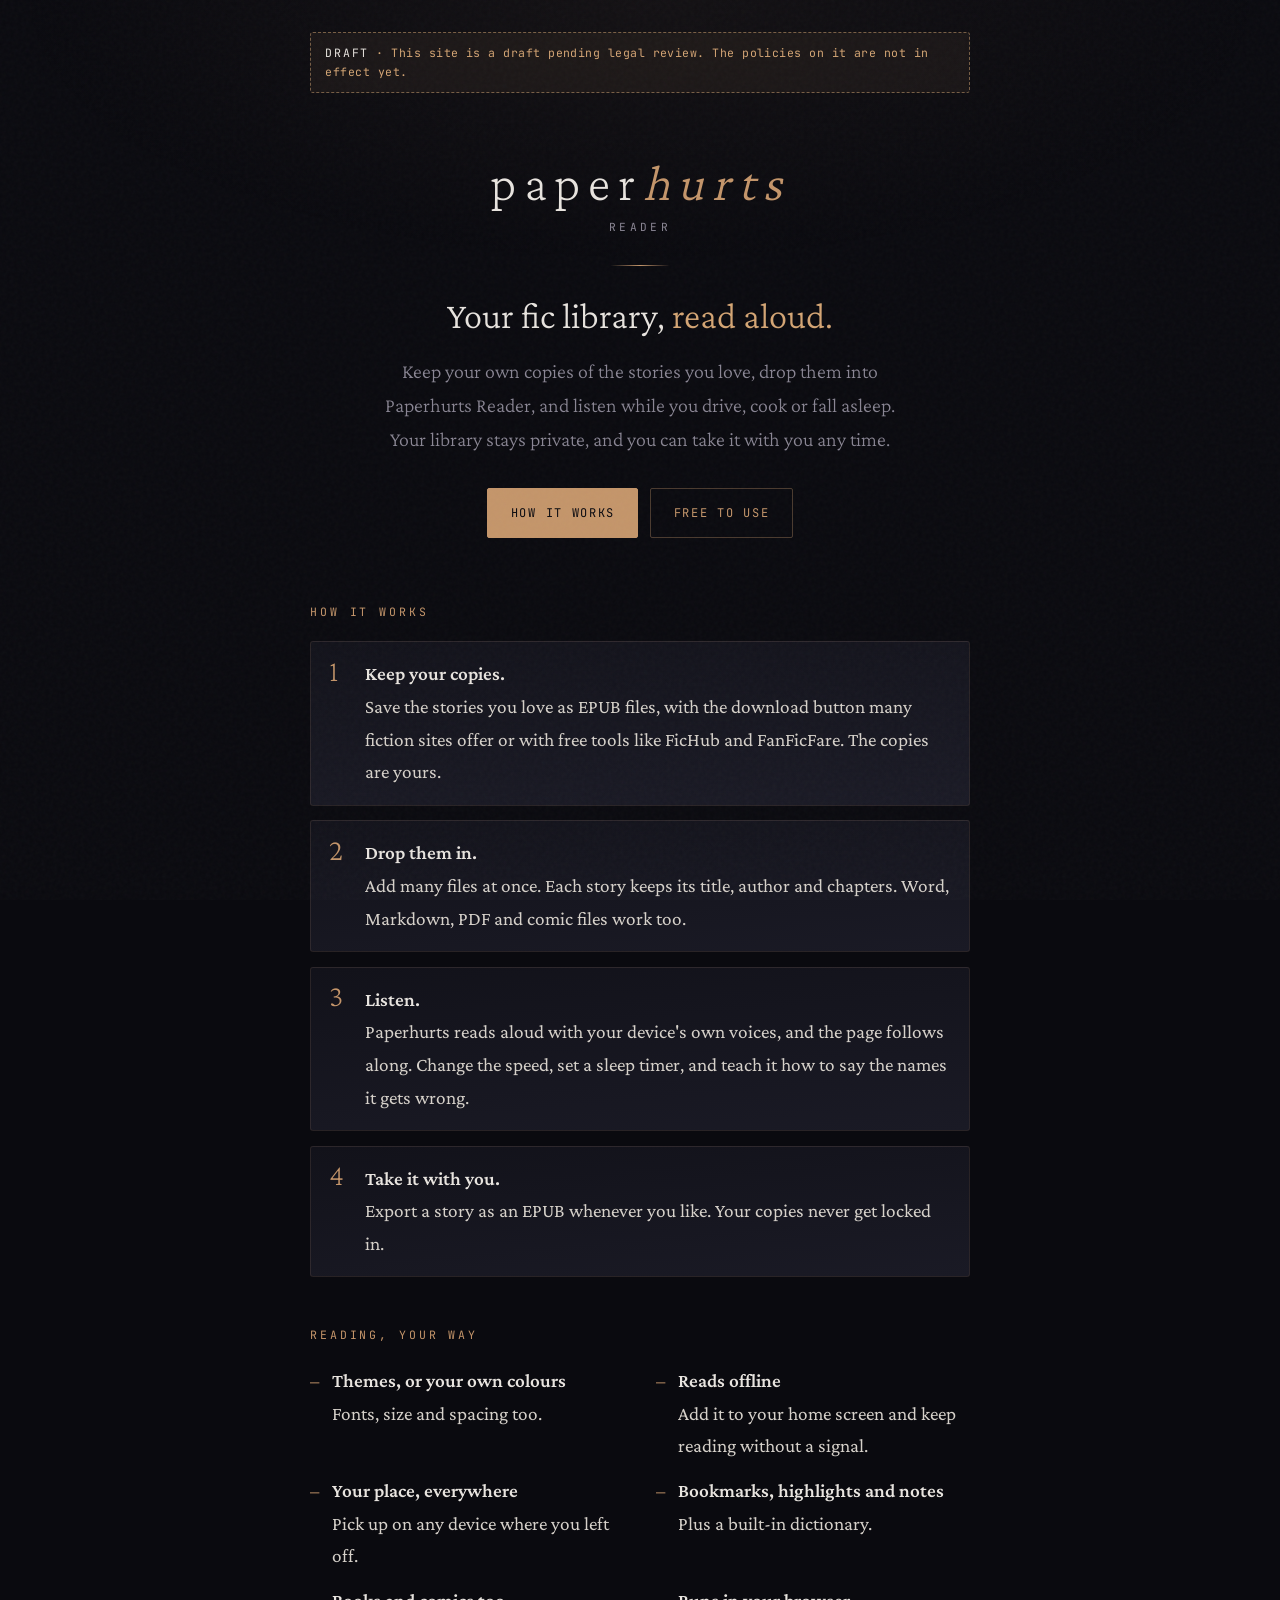
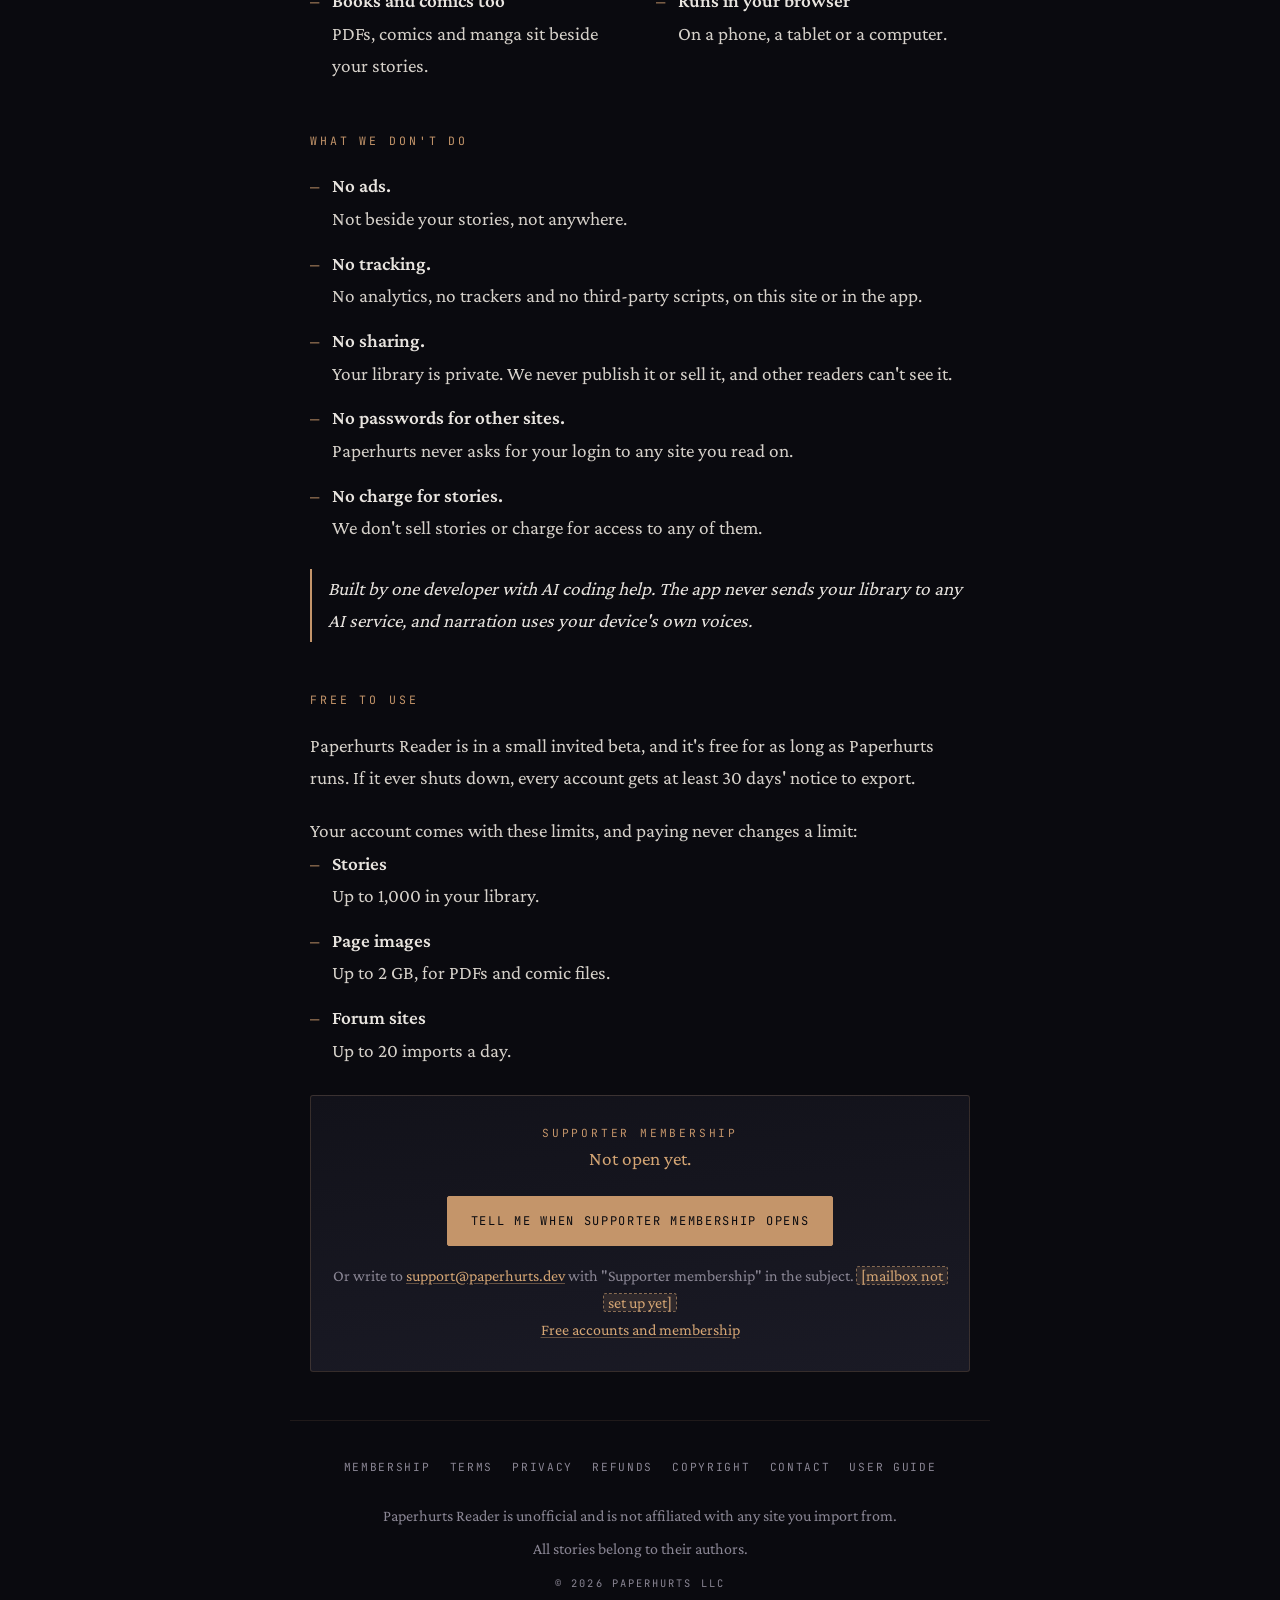
==== commit d893b887: "Public pages: paying never changes a limit (drafts) The landing, /membership/ and the terms no longe" ====
--- a/index.html
+++ b/index.html
@@ -64,7 +64,7 @@
   <section class="section" id="free">
     <h2>Free to use</h2>
     <p class="intro">Paperhurts Reader is in a small invited beta, and it's free for as long as Paperhurts runs. If it ever shuts down, every account gets at least 30 days' notice to export.</p>
-    <p>Every account has the same limits:</p>
+    <p>Your account comes with these limits, and paying never changes a limit:</p>
     <ul class="points">
       <li><strong>Stories</strong> Up to 1,000 in your library.</li>
       <li><strong>Page images</strong> Up to 2 GB, for PDFs and comic files.</li>
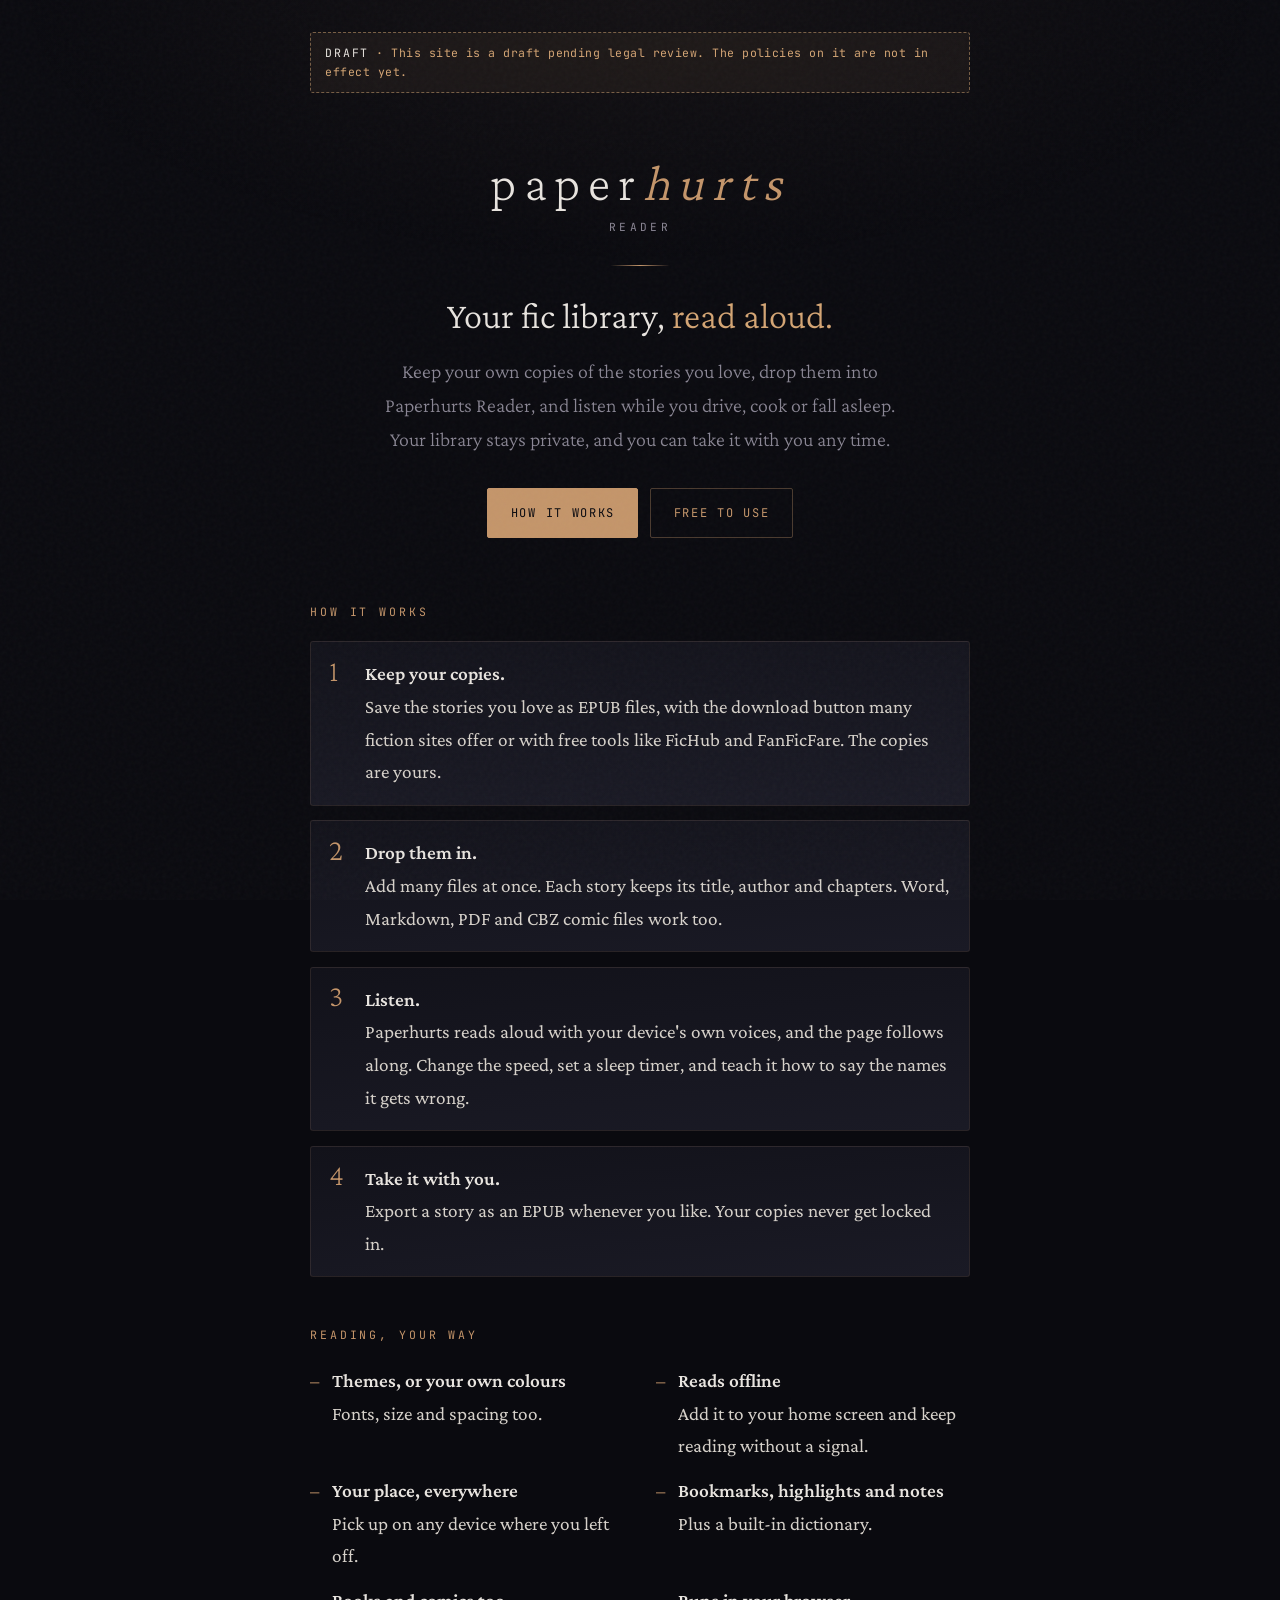
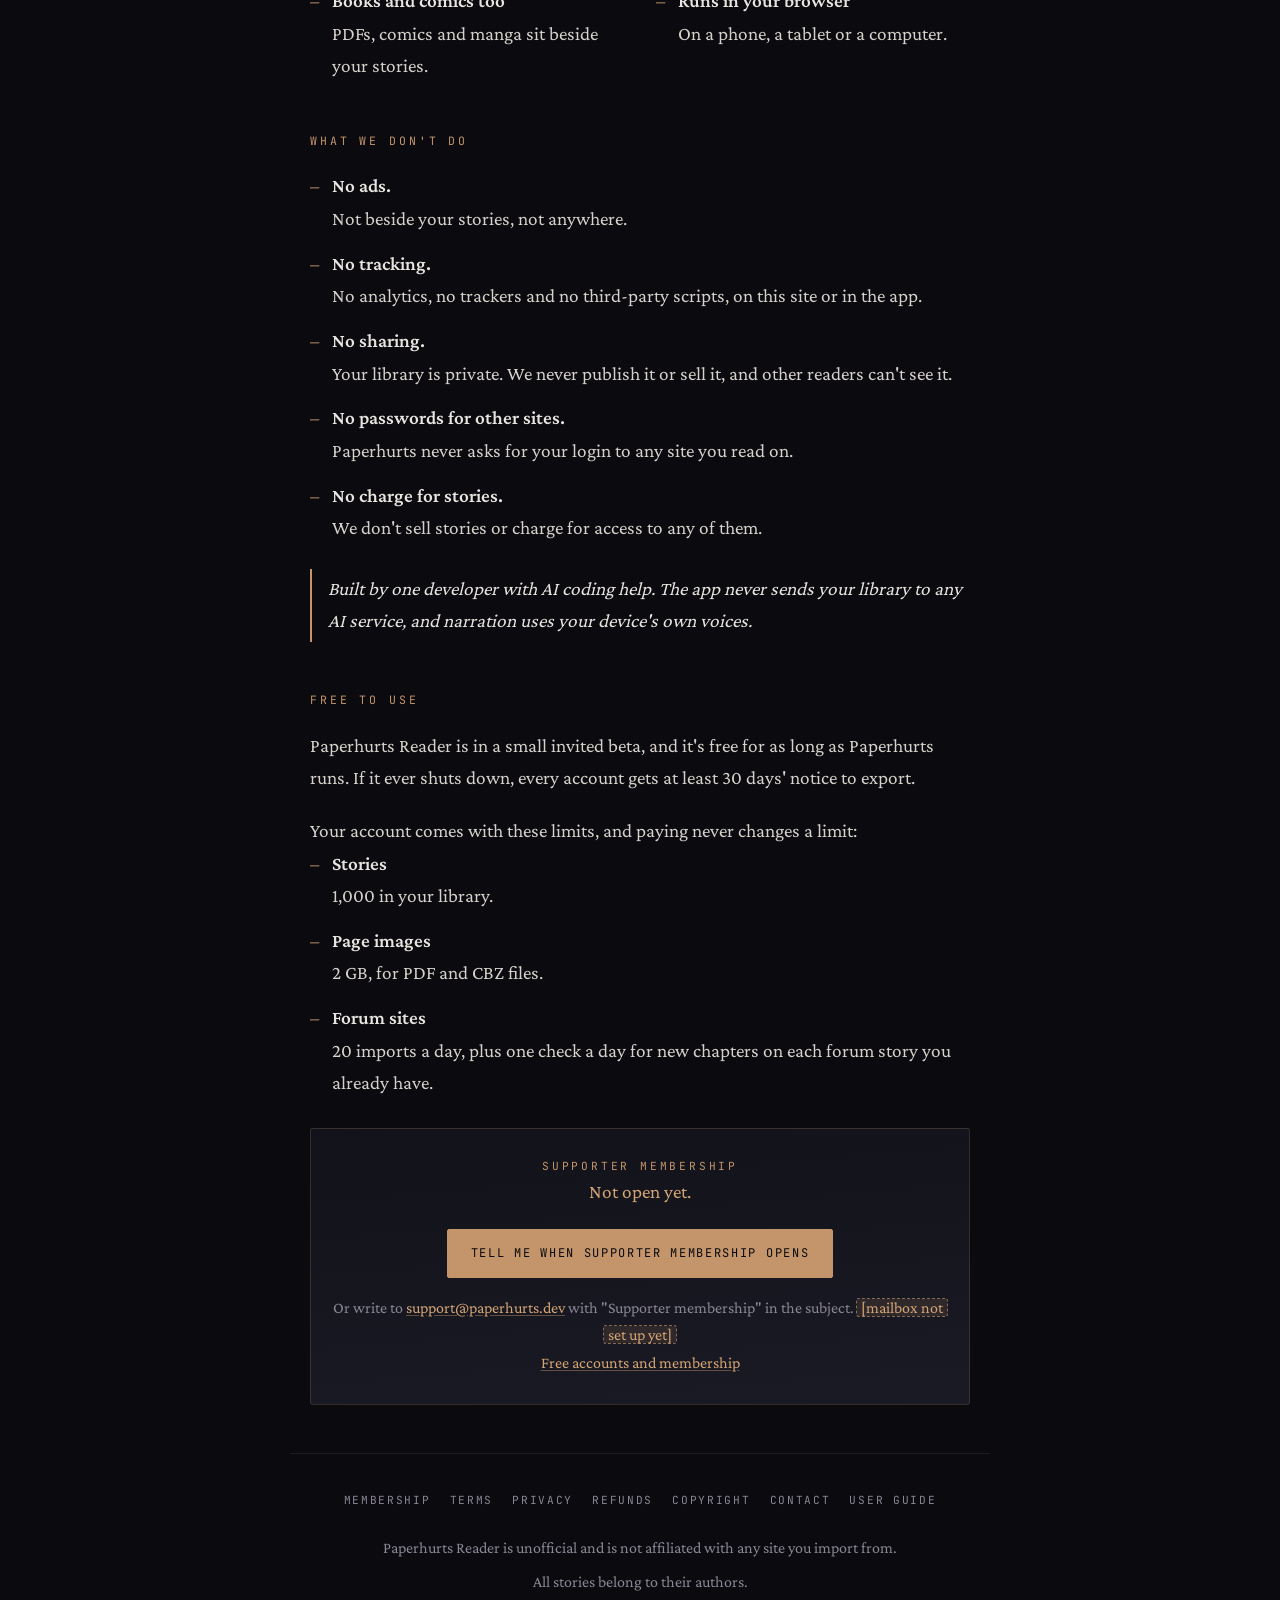
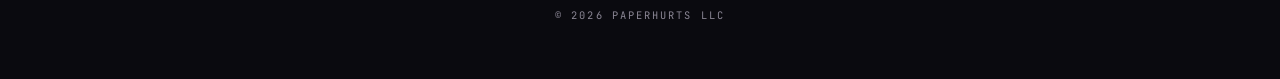
==== commit 61be7b7b: "Public pages: say what the shipped limits and author removal do (drafts) Checked against paperhurts/" ====
--- a/index.html
+++ b/index.html
@@ -31,7 +31,7 @@
     <h2>How it works</h2>
     <ol class="steps">
       <li><strong>Keep your copies.</strong> Save the stories you love as EPUB files, with the download button many fiction sites offer or with free tools like FicHub and FanFicFare. The copies are yours.</li>
-      <li><strong>Drop them in.</strong> Add many files at once. Each story keeps its title, author and chapters. Word, Markdown, PDF and comic files work too.</li>
+      <li><strong>Drop them in.</strong> Add many files at once. Each story keeps its title, author and chapters. Word, Markdown, PDF and CBZ comic files work too.</li>
       <li><strong>Listen.</strong> Paperhurts reads aloud with your device's own voices, and the page follows along. Change the speed, set a sleep timer, and teach it how to say the names it gets wrong.</li>
       <li><strong>Take it with you.</strong> Export a story as an EPUB whenever you like. Your copies never get locked in.</li>
     </ol>
@@ -66,9 +66,9 @@
     <p class="intro">Paperhurts Reader is in a small invited beta, and it's free for as long as Paperhurts runs. If it ever shuts down, every account gets at least 30 days' notice to export.</p>
     <p>Your account comes with these limits, and paying never changes a limit:</p>
     <ul class="points">
-      <li><strong>Stories</strong> Up to 1,000 in your library.</li>
-      <li><strong>Page images</strong> Up to 2 GB, for PDFs and comic files.</li>
-      <li><strong>Forum sites</strong> Up to 20 imports a day.</li>
+      <li><strong>Stories</strong> 1,000 in your library.</li>
+      <li><strong>Page images</strong> 2 GB, for PDF and CBZ files.</li>
+      <li><strong>Forum sites</strong> 20 imports a day, plus one check a day for new chapters on each forum story you already have.</li>
     </ul>
     <div class="pricing">
       <p class="label">Supporter membership</p>
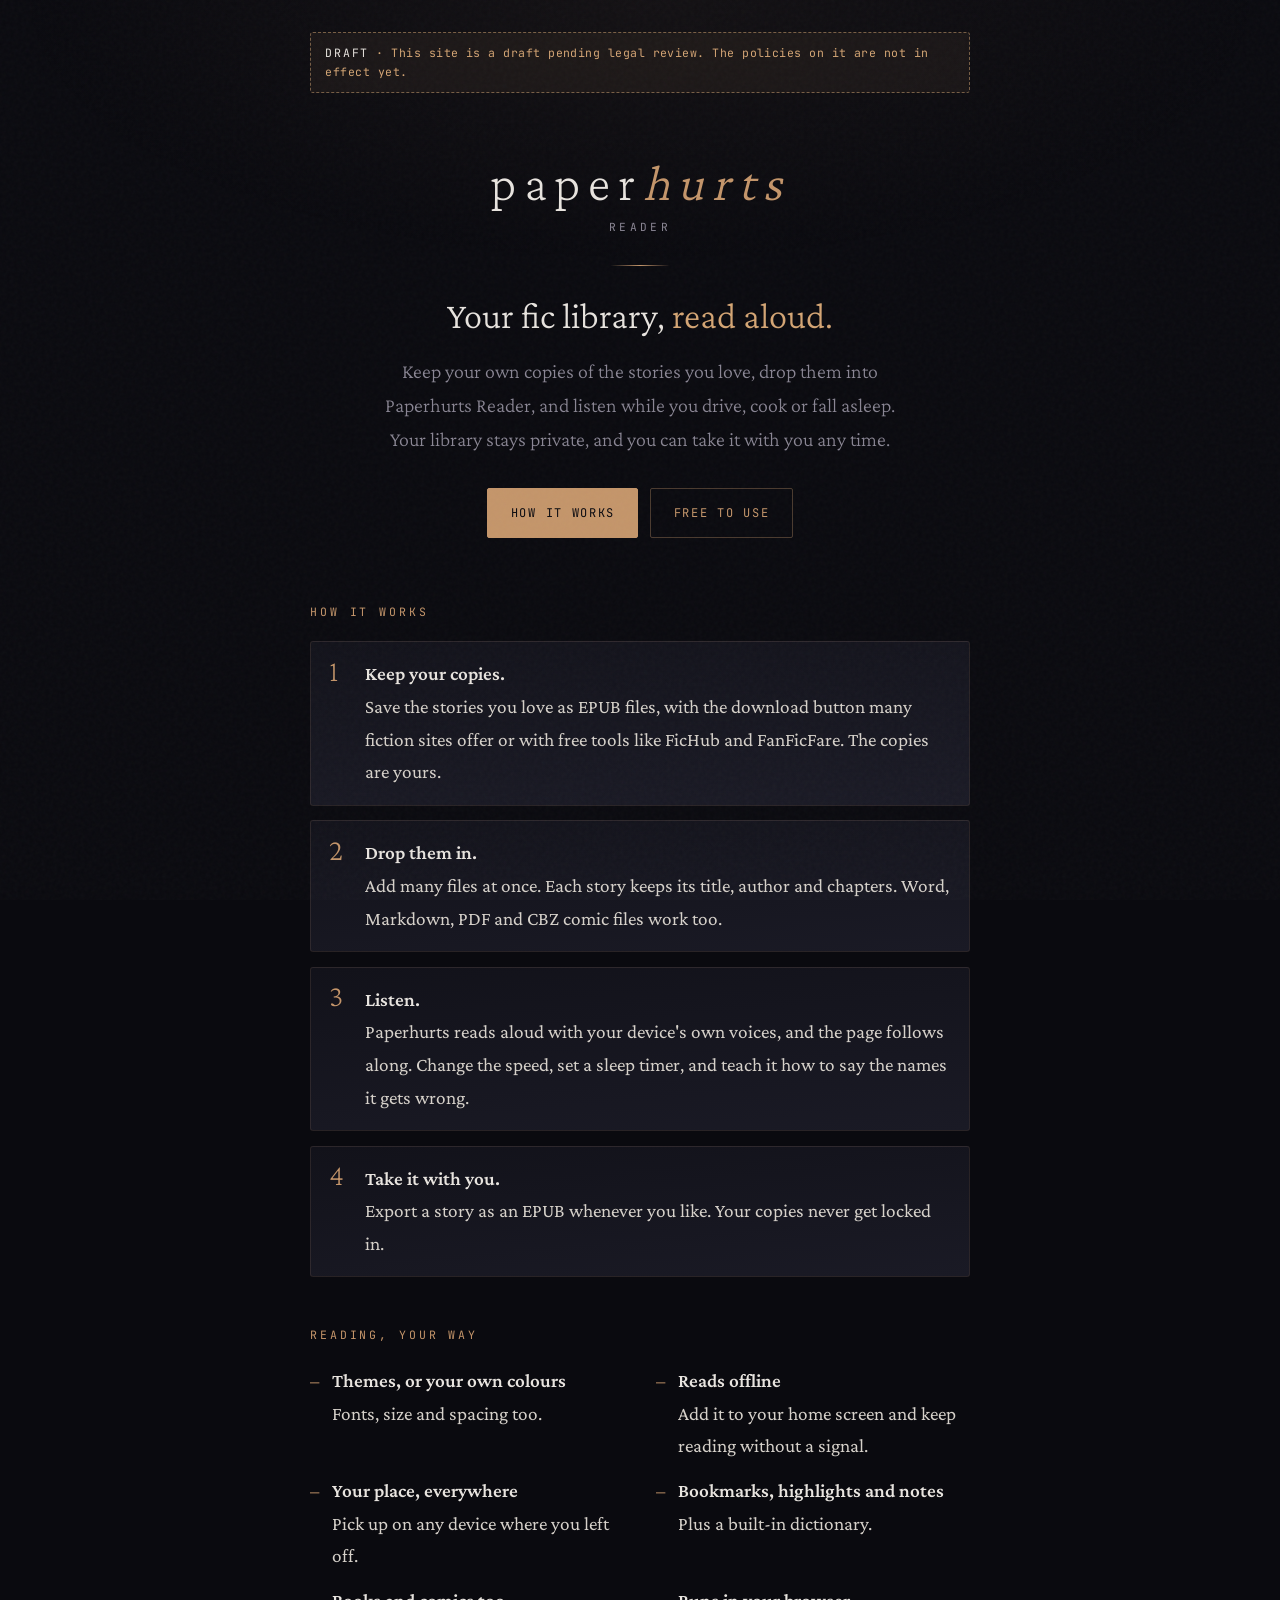
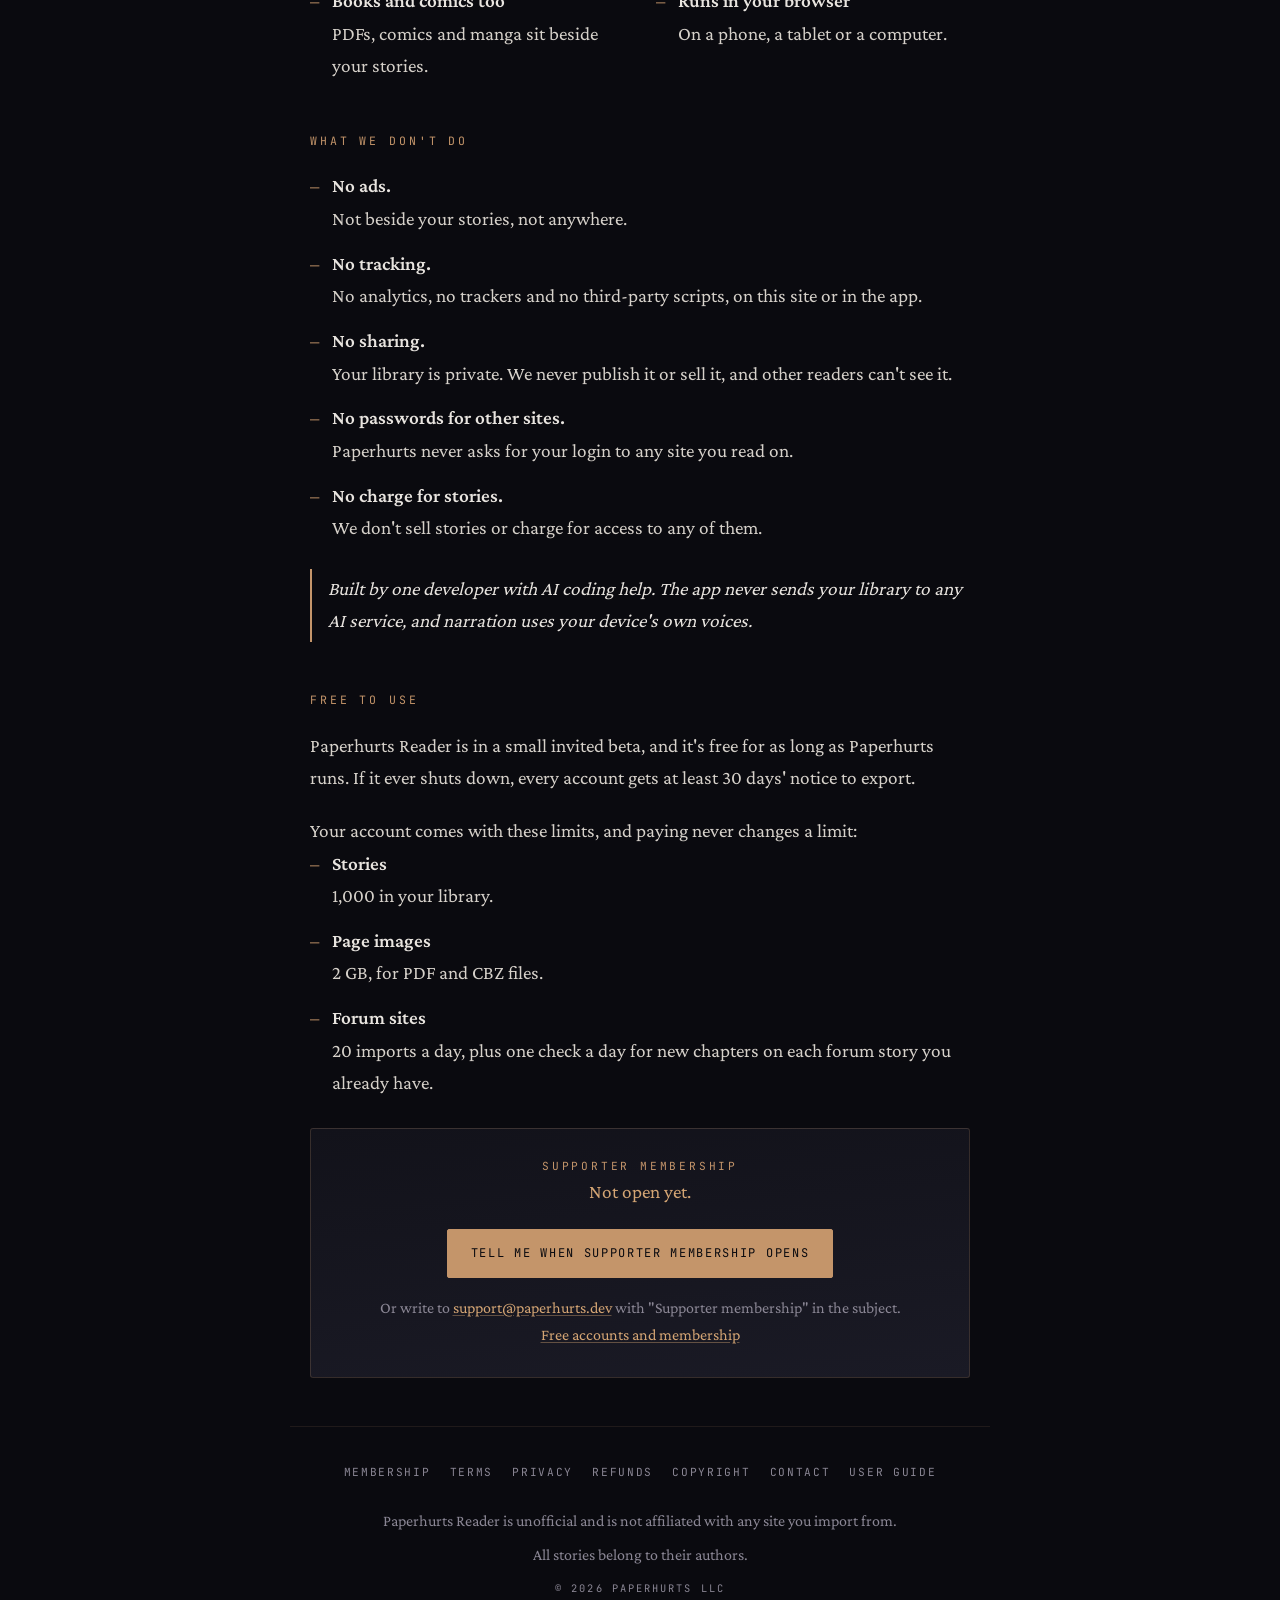
==== commit 5004af1e: "Public pages: name the hosting, backup, email, alert and mailbox providers (drafts) Privacy, "Who pr" ====
--- a/index.html
+++ b/index.html
@@ -74,7 +74,7 @@
       <p class="label">Supporter membership</p>
       <p class="price-note">Not open yet.</p>
       <a class="btn btn-solid" href="mailto:support@paperhurts.dev?subject=Supporter%20membership">Tell me when supporter membership opens</a>
-      <p class="fine">Or write to <a href="mailto:support@paperhurts.dev?subject=Supporter%20membership">support@paperhurts.dev</a> with "Supporter membership" in the subject. <span class="ph">[mailbox not set up yet]</span><br><a href="membership/">Free accounts and membership</a></p>
+      <p class="fine">Or write to <a href="mailto:support@paperhurts.dev?subject=Supporter%20membership">support@paperhurts.dev</a> with "Supporter membership" in the subject.<br><a href="membership/">Free accounts and membership</a></p>
     </div>
   </section>
 </main>
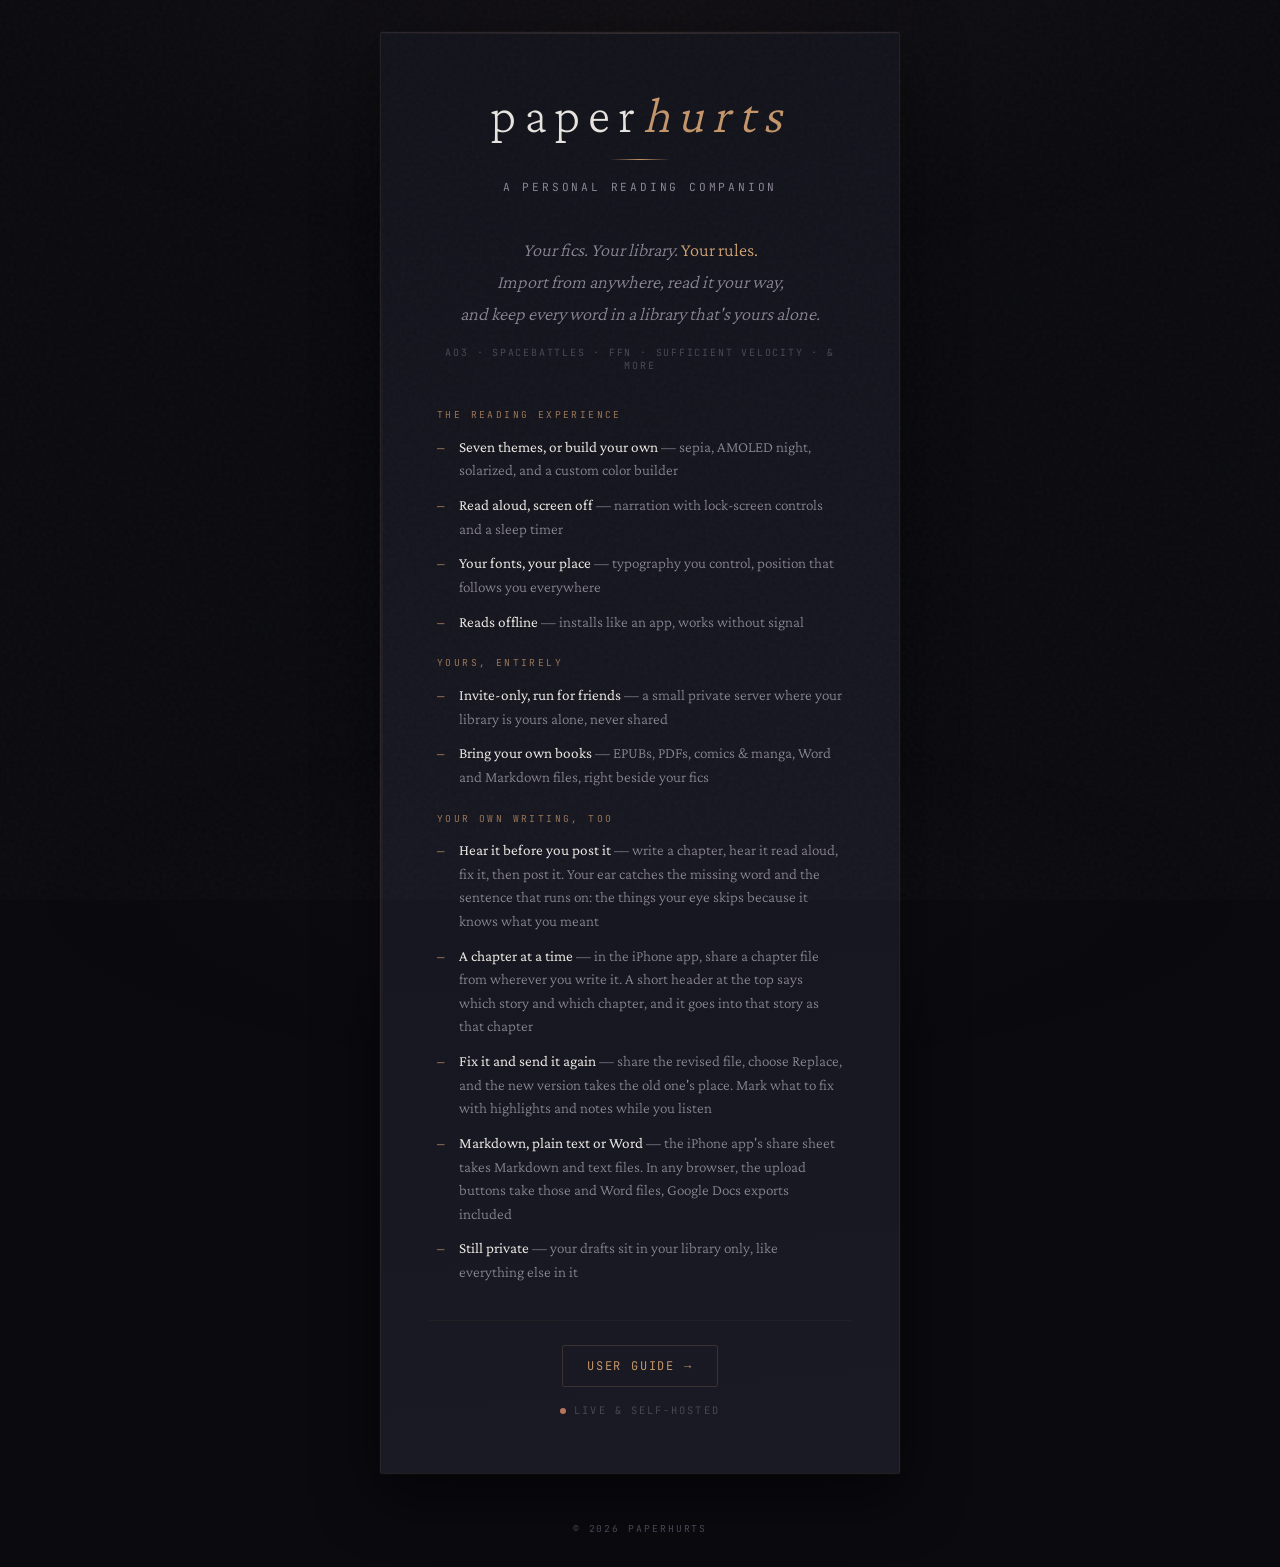
==== commit 57452e6e: "Landing: your own writing, too A short group under the feature list: hear a chapter read aloud befor" ====
--- a/index.html
+++ b/index.html
@@ -1,97 +1,461 @@
 <!DOCTYPE html>
-<html lang="en">
-<head>
-<meta charset="UTF-8">
+<html lang="en"><head><meta http-equiv="Content-Type" content="text/html; charset=UTF-8">
+
 <meta name="viewport" content="width=device-width, initial-scale=1.0">
 <meta name="robots" content="noarchive">
-<meta name="description" content="Paperhurts Reader: keep your own copies of the stories you love, drop them in, and have them read aloud with your device's own voices. Private, exportable, no ads, no tracking.">
-<title>Paperhurts Reader · your fic library, read aloud</title>
+<title>paperhurts</title>
+<link rel="preconnect" href="https://fonts.googleapis.com/">
+<link rel="preconnect" href="https://fonts.gstatic.com/" crossorigin="">
 <link href="./index_files/fonts.css" rel="stylesheet">
-<link href="./assets/site.css" rel="stylesheet">
+<style>
+  :root {
+    --bg-deep: #0a0a0f;
+    --bg-surface: #12121a;
+    --bg-card: #1a1a25;
+    --text-primary: #e8e4df;
+    --text-dim: #8a8694;
+    --text-faint: #4a4654;
+    --accent-warm: #c4956a;
+    --accent-glow: #d4a574;
+    --accent-ember: #b8755a;
+    --page-cream: #f5f0e8;
+    --ink: #2a2520;
+  }
+
+  * { margin: 0; padding: 0; box-sizing: border-box; }
+
+  body {
+    background: var(--bg-deep);
+    color: var(--text-primary);
+    font-family: 'Crimson Pro', Georgia, serif;
+    min-height: 100vh;
+    overflow-x: hidden;
+  }
+
+  /* Grain overlay */
+  body::before {
+    content: '';
+    position: fixed;
+    top: 0; left: 0; right: 0; bottom: 0;
+    background-image: url("data:image/svg+xml,%3Csvg viewBox='0 0 256 256' xmlns='http://www.w3.org/2000/svg'%3E%3Cfilter id='noise'%3E%3CfeTurbulence type='fractalNoise' baseFrequency='0.9' numOctaves='4' stitchTiles='stitch'/%3E%3C/filter%3E%3Crect width='100%25' height='100%25' filter='url(%23noise)' opacity='0.03'/%3E%3C/svg%3E");
+    pointer-events: none;
+    z-index: 1000;
+  }
+
+  /* Ambient light effect */
+  .ambient {
+    position: fixed;
+    top: -30%;
+    left: 50%;
+    transform: translateX(-50%);
+    width: 120vw;
+    height: 60vh;
+    background: radial-gradient(ellipse, rgba(196, 149, 106, 0.04) 0%, transparent 70%);
+    pointer-events: none;
+    z-index: 0;
+  }
+
+  .ambient-bottom {
+    position: fixed;
+    bottom: -20%;
+    left: 50%;
+    transform: translateX(-50%);
+    width: 100vw;
+    height: 40vh;
+    background: radial-gradient(ellipse, rgba(184, 117, 90, 0.03) 0%, transparent 70%);
+    pointer-events: none;
+    z-index: 0;
+  }
+
+  /* Main layout */
+  .container {
+    position: relative;
+    z-index: 1;
+    min-height: 100vh;
+    display: flex;
+    flex-direction: column;
+    align-items: center;
+    justify-content: center;
+    padding: 2rem;
+  }
+
+  /* The book / page element */
+  .page {
+    position: relative;
+    max-width: 520px;
+    width: 100%;
+    padding: 3.5rem 3rem;
+    background: linear-gradient(175deg, var(--bg-surface) 0%, var(--bg-card) 100%);
+    border: 1px solid rgba(196, 149, 106, 0.08);
+    border-radius: 2px;
+    box-shadow:
+      0 0 0 1px rgba(196, 149, 106, 0.03),
+      0 20px 60px rgba(0, 0, 0, 0.5),
+      0 1px 3px rgba(0, 0, 0, 0.3),
+      inset 0 1px 0 rgba(255, 255, 255, 0.02);
+    animation: pageAppear 1.2s ease-out;
+  }
+
+  .page::before {
+    content: '';
+    position: absolute;
+    top: 0; left: 0; right: 0;
+    height: 1px;
+    background: linear-gradient(90deg, transparent, rgba(196, 149, 106, 0.15), transparent);
+  }
+
+  /* Spine shadow */
+  .page::after {
+    content: '';
+    position: absolute;
+    top: 8px;
+    left: -1px;
+    bottom: 8px;
+    width: 3px;
+    background: linear-gradient(180deg, transparent, rgba(196, 149, 106, 0.06), transparent);
+    border-radius: 0 1px 1px 0;
+  }
+
+  @keyframes pageAppear {
+    0% { opacity: 0; transform: translateY(20px) scale(0.98); }
+    100% { opacity: 1; transform: translateY(0) scale(1); }
+  }
+
+  /* Logo / Title */
+  .title-block {
+    text-align: center;
+    margin-bottom: 2.5rem;
+  }
+
+  .title {
+    font-family: 'Crimson Pro', Georgia, serif;
+    font-weight: 200;
+    font-size: 3.2rem;
+    letter-spacing: 0.15em;
+    color: var(--text-primary);
+    text-transform: lowercase;
+    line-height: 1;
+    margin-bottom: 0.3rem;
+    animation: titleFade 1.8s ease-out 0.3s both;
+  }
+
+  .title span {
+    color: var(--accent-warm);
+    font-style: italic;
+    font-weight: 300;
+  }
+
+  @keyframes titleFade {
+    0% { opacity: 0; letter-spacing: 0.3em; }
+    100% { opacity: 1; letter-spacing: 0.15em; }
+  }
+
+  .rule {
+    width: 60px;
+    height: 1px;
+    background: linear-gradient(90deg, transparent, var(--accent-warm), transparent);
+    margin: 1.2rem auto;
+    animation: ruleFade 2s ease-out 0.6s both;
+  }
+
+  @keyframes ruleFade {
+    0% { opacity: 0; width: 0; }
+    100% { opacity: 1; width: 60px; }
+  }
+
+  .subtitle {
+    font-family: 'JetBrains Mono', monospace;
+    font-weight: 300;
+    font-size: 0.7rem;
+    letter-spacing: 0.25em;
+    color: var(--text-dim);
+    text-transform: uppercase;
+    animation: subtitleFade 2s ease-out 0.8s both;
+  }
+
+  @keyframes subtitleFade {
+    0% { opacity: 0; }
+    100% { opacity: 1; }
+  }
+
+  /* Content */
+  .content {
+    animation: contentFade 2s ease-out 1s both;
+  }
+
+  @keyframes contentFade {
+    0% { opacity: 0; transform: translateY(10px); }
+    100% { opacity: 1; transform: translateY(0); }
+  }
+
+  .description {
+    font-size: 1.15rem;
+    font-weight: 300;
+    line-height: 1.75;
+    color: var(--text-dim);
+    text-align: center;
+    margin-bottom: 2.5rem;
+    font-style: italic;
+  }
+
+  .description em {
+    color: var(--accent-glow);
+    font-style: normal;
+  }
+
+  /* Sources line */
+  .sources {
+    font-family: 'JetBrains Mono', monospace;
+    font-size: 0.62rem;
+    letter-spacing: 0.18em;
+    color: var(--text-faint);
+    text-transform: uppercase;
+    text-align: center;
+    margin: -1.5rem 0 2.25rem;
+  }
+
+  /* Features list */
+  .features {
+    display: flex;
+    flex-direction: column;
+    gap: 0.7rem;
+    margin-bottom: 2.25rem;
+    padding: 0 0.5rem;
+  }
+
+  .feature-group-label {
+    font-family: 'JetBrains Mono', monospace;
+    font-size: 0.6rem;
+    font-weight: 400;
+    letter-spacing: 0.25em;
+    color: var(--accent-warm);
+    text-transform: uppercase;
+    opacity: 0.75;
+    margin-top: 0.75rem;
+    margin-bottom: 0.15rem;
+  }
+
+  .feature-group-label:first-child {
+    margin-top: 0;
+  }
+
+  .feature {
+    position: relative;
+    padding-left: 1.4rem;
+    font-size: 0.95rem;
+    color: var(--text-dim);
+    font-weight: 300;
+    line-height: 1.55;
+  }
+
+  .feature::before {
+    content: '\2013';
+    position: absolute;
+    left: 0;
+    top: 0;
+    color: var(--accent-warm);
+  }
+
+  .feature strong {
+    color: var(--text-primary);
+    font-weight: 400;
+  }
+
+  /* CTA / Links */
+  .links {
+    display: flex;
+    flex-direction: column;
+    align-items: center;
+    gap: 1rem;
+    padding-top: 1.5rem;
+    border-top: 1px solid rgba(196, 149, 106, 0.06);
+  }
+
+  .link-primary {
+    display: inline-flex;
+    align-items: center;
+    gap: 0.6rem;
+    font-family: 'JetBrains Mono', monospace;
+    font-size: 0.75rem;
+    font-weight: 400;
+    letter-spacing: 0.15em;
+    text-transform: uppercase;
+    color: var(--accent-warm);
+    text-decoration: none;
+    padding: 0.75rem 1.5rem;
+    border: 1px solid rgba(196, 149, 106, 0.2);
+    border-radius: 2px;
+    transition: all 0.4s ease;
+    position: relative;
+    overflow: hidden;
+  }
+
+  .link-primary::before {
+    content: '';
+    position: absolute;
+    top: 0; left: -100%;
+    width: 100%; height: 100%;
+    background: linear-gradient(90deg, transparent, rgba(196, 149, 106, 0.05), transparent);
+    transition: left 0.5s ease;
+  }
+
+  .link-primary:hover {
+    border-color: rgba(196, 149, 106, 0.4);
+    color: var(--accent-glow);
+    box-shadow: 0 0 20px rgba(196, 149, 106, 0.05);
+  }
+
+  .link-primary:hover::before {
+    left: 100%;
+  }
+
+  .link-primary svg {
+    width: 16px;
+    height: 16px;
+    fill: currentColor;
+  }
+
+  .status {
+    font-family: 'JetBrains Mono', monospace;
+    font-size: 0.65rem;
+    letter-spacing: 0.2em;
+    color: var(--text-faint);
+    text-transform: uppercase;
+  }
+
+  .coming-note {
+    font-family: 'JetBrains Mono', monospace;
+    font-size: 0.6rem;
+    letter-spacing: 0.18em;
+    color: var(--text-faint);
+    text-transform: uppercase;
+    font-style: normal;
+  }
+
+  .coming-note em {
+    color: var(--accent-warm);
+    font-style: normal;
+    opacity: 0.85;
+  }
+
+  .status .dot {
+    display: inline-block;
+    width: 6px;
+    height: 6px;
+    background: var(--accent-ember);
+    border-radius: 50%;
+    margin-right: 0.5rem;
+    animation: pulse 3s ease-in-out infinite;
+    vertical-align: middle;
+  }
+
+  @keyframes pulse {
+    0%, 100% { opacity: 0.4; }
+    50% { opacity: 1; box-shadow: 0 0 8px rgba(184, 117, 90, 0.4); }
+  }
+
+  /* Footer */
+  .footer {
+    margin-top: 3rem;
+    text-align: center;
+    animation: footerFade 2s ease-out 1.5s both;
+  }
+
+  @keyframes footerFade {
+    0% { opacity: 0; }
+    100% { opacity: 1; }
+  }
+
+  .footer p {
+    font-family: 'JetBrains Mono', monospace;
+    font-size: 0.6rem;
+    letter-spacing: 0.2em;
+    color: var(--text-faint);
+    text-transform: uppercase;
+  }
+
+  /* Responsive */
+  @media (max-width: 580px) {
+    .page { padding: 2.5rem 2rem; }
+    .title { font-size: 2.4rem; }
+    .description { font-size: 1.05rem; }
+  }
+
+  /* Cursor glow effect */
+  .cursor-glow {
+    position: fixed;
+    width: 300px;
+    height: 300px;
+    background: radial-gradient(circle, rgba(196, 149, 106, 0.015) 0%, transparent 70%);
+    pointer-events: none;
+    z-index: 0;
+    transform: translate(-50%, -50%);
+    transition: left 0.3s ease, top 0.3s ease;
+  }
+</style>
 </head>
 <body>
+
 <div class="ambient"></div>
-
-<main class="wrap">
-  <p class="draft-banner"><strong>Draft</strong> · This site is a draft pending legal review. The policies on it are not in effect yet.</p>
-
-  <header class="hero">
-    <div class="wordmark-lg">paper<span>hurts</span></div>
-    <p class="product">Reader</p>
-    <hr class="rule">
-    <h1 class="pitch">Your fic library, <em>read aloud.</em></h1>
-    <p class="lede">Keep your own copies of the stories you love, drop them into Paperhurts Reader, and listen while you drive, cook or fall asleep. Your library stays private, and you can take it with you any time.</p>
-    <div class="cta-row">
-      <a class="btn btn-solid" href="#how">How it works</a>
-      <a class="btn" href="#free">Free to use</a>
+<div class="ambient-bottom"></div>
+<div class="cursor-glow" id="cursorGlow" style="left: 479px; top: 245px;"></div>
+
+<div class="container">
+  <div class="page">
+    <div class="title-block">
+      <h1 class="title">paper<span>hurts</span></h1>
+      <div class="rule"></div>
+      <p class="subtitle">a personal reading companion</p>
     </div>
-  </header>
-
-  <section class="section" id="how">
-    <h2>How it works</h2>
-    <ol class="steps">
-      <li><strong>Keep your copies.</strong> Save the stories you love as EPUB files, with the download button many fiction sites offer or with free tools like FicHub and FanFicFare. The copies are yours.</li>
-      <li><strong>Drop them in.</strong> Add many files at once. Each story keeps its title, author and chapters. Word, Markdown, PDF and CBZ comic files work too.</li>
-      <li><strong>Listen.</strong> Paperhurts reads aloud with your device's own voices, and the page follows along. Change the speed, set a sleep timer, and teach it how to say the names it gets wrong.</li>
-      <li><strong>Take it with you.</strong> Export a story as an EPUB whenever you like. Your copies never get locked in.</li>
-    </ol>
-  </section>
-
-  <section class="section">
-    <h2>Reading, your way</h2>
-    <ul class="points two-col">
-      <li><strong>Themes, or your own colours</strong> Fonts, size and spacing too.</li>
-      <li><strong>Reads offline</strong> Add it to your home screen and keep reading without a signal.</li>
-      <li><strong>Your place, everywhere</strong> Pick up on any device where you left off.</li>
-      <li><strong>Bookmarks, highlights and notes</strong> Plus a built-in dictionary.</li>
-      <li><strong>Books and comics too</strong> PDFs, comics and manga sit beside your stories.</li>
-      <li><strong>Runs in your browser</strong> On a phone, a tablet or a computer.</li>
-    </ul>
-  </section>
-
-  <section class="section">
-    <h2>What we don't do</h2>
-    <ul class="points">
-      <li><strong>No ads.</strong> Not beside your stories, not anywhere.</li>
-      <li><strong>No tracking.</strong> No analytics, no trackers and no third-party scripts, on this site or in the app.</li>
-      <li><strong>No sharing.</strong> Your library is private. We never publish it or sell it, and other readers can't see it.</li>
-      <li><strong>No passwords for other sites.</strong> Paperhurts never asks for your login to any site you read on.</li>
-      <li><strong>No charge for stories.</strong> We don't sell stories or charge for access to any of them.</li>
-    </ul>
-    <p class="ai-line">Built by one developer with AI coding help. The app never sends your library to any AI service, and narration uses your device's own voices.</p>
-  </section>
-
-  <section class="section" id="free">
-    <h2>Free to use</h2>
-    <p class="intro">Paperhurts Reader is in a small invited beta, and it's free for as long as Paperhurts runs. If it ever shuts down, every account gets at least 30 days' notice to export.</p>
-    <p>Your account comes with these limits, and paying never changes a limit:</p>
-    <ul class="points">
-      <li><strong>Stories</strong> 1,000 in your library.</li>
-      <li><strong>Page images</strong> 2 GB, for PDF and CBZ files.</li>
-      <li><strong>Forum sites</strong> 20 imports a day, plus one check a day for new chapters on each forum story you already have.</li>
-    </ul>
-    <div class="pricing">
-      <p class="label">Supporter membership</p>
-      <p class="price-note">Not open yet.</p>
-      <a class="btn btn-solid" href="mailto:support@paperhurts.dev?subject=Supporter%20membership">Tell me when supporter membership opens</a>
-      <p class="fine">Or write to <a href="mailto:support@paperhurts.dev?subject=Supporter%20membership">support@paperhurts.dev</a> with "Supporter membership" in the subject.<br><a href="membership/">Free accounts and membership</a></p>
+
+    <div class="content">
+      <p class="description">
+        Your fics. Your library. <em>Your rules.</em><br>
+        Import from anywhere, read it your way,<br>
+        and keep every word in a library that's yours alone.
+      </p>
+
+      <p class="sources">ao3 · spacebattles · ffn · sufficient velocity · &amp; more</p>
+
+      <div class="features">
+        <div class="feature-group-label">The reading experience</div>
+        <div class="feature"><strong>Seven themes, or build your own</strong> — sepia, AMOLED night, solarized, and a custom color builder</div>
+        <div class="feature"><strong>Read aloud, screen off</strong> — narration with lock-screen controls and a sleep timer</div>
+        <div class="feature"><strong>Your fonts, your place</strong> — typography you control, position that follows you everywhere</div>
+        <div class="feature"><strong>Reads offline</strong> — installs like an app, works without signal</div>
+
+        <div class="feature-group-label">Yours, entirely</div>
+        <div class="feature"><strong>Invite-only, run for friends</strong> — a small private server where your library is yours alone, never shared</div>
+        <div class="feature"><strong>Bring your own books</strong> — EPUBs, PDFs, comics &amp; manga, Word and Markdown files, right beside your fics</div>
+
+        <div class="feature-group-label">Your own writing, too</div>
+        <div class="feature"><strong>Hear it before you post it</strong> — write a chapter, hear it read aloud, fix it, then post it. Your ear catches the missing word and the sentence that runs on: the things your eye skips because it knows what you meant</div>
+        <div class="feature"><strong>A chapter at a time</strong> — in the iPhone app, share a chapter file from wherever you write it. A short header at the top says which story and which chapter, and it goes into that story as that chapter</div>
+        <div class="feature"><strong>Fix it and send it again</strong> — share the revised file, choose Replace, and the new version takes the old one's place. Mark what to fix with highlights and notes while you listen</div>
+        <div class="feature"><strong>Markdown, plain text or Word</strong> — the iPhone app's share sheet takes Markdown and text files. In any browser, the upload buttons take those and Word files, Google Docs exports included</div>
+        <div class="feature"><strong>Still private</strong> — your drafts sit in your library only, like everything else in it</div>
+      </div>
+
+      <div class="links">
+        <a href="guide/" class="link-primary">User guide &rarr;</a>
+        <p class="status"><span class="dot"></span>Live &amp; self-hosted</p>
+      </div>
     </div>
-  </section>
-</main>
-
-<footer class="site-footer">
-  <nav aria-label="Site">
-    <a href="membership/">Membership</a>
-    <a href="terms/">Terms</a>
-    <a href="privacy/">Privacy</a>
-    <a href="refunds/">Refunds</a>
-    <a href="copyright/">Copyright</a>
-    <a href="contact/">Contact</a>
-    <a href="guide/">User guide</a>
-  </nav>
-  <p>Paperhurts Reader is unofficial and is not affiliated with any site you import from.</p>
-  <p>All stories belong to their authors.</p>
-  <p class="copy">© 2026 paperhurts LLC</p>
-</footer>
-</body>
-</html>
+  </div>
+
+  <div class="footer">
+    <p>© 2026 paperhurts</p>
+  </div>
+</div>
+
+<script>
+  // Subtle cursor glow
+  const glow = document.getElementById('cursorGlow');
+  document.addEventListener('mousemove', (e) => {
+    glow.style.left = e.clientX + 'px';
+    glow.style.top = e.clientY + 'px';
+  });
+</script>
+
+
+</body></html>
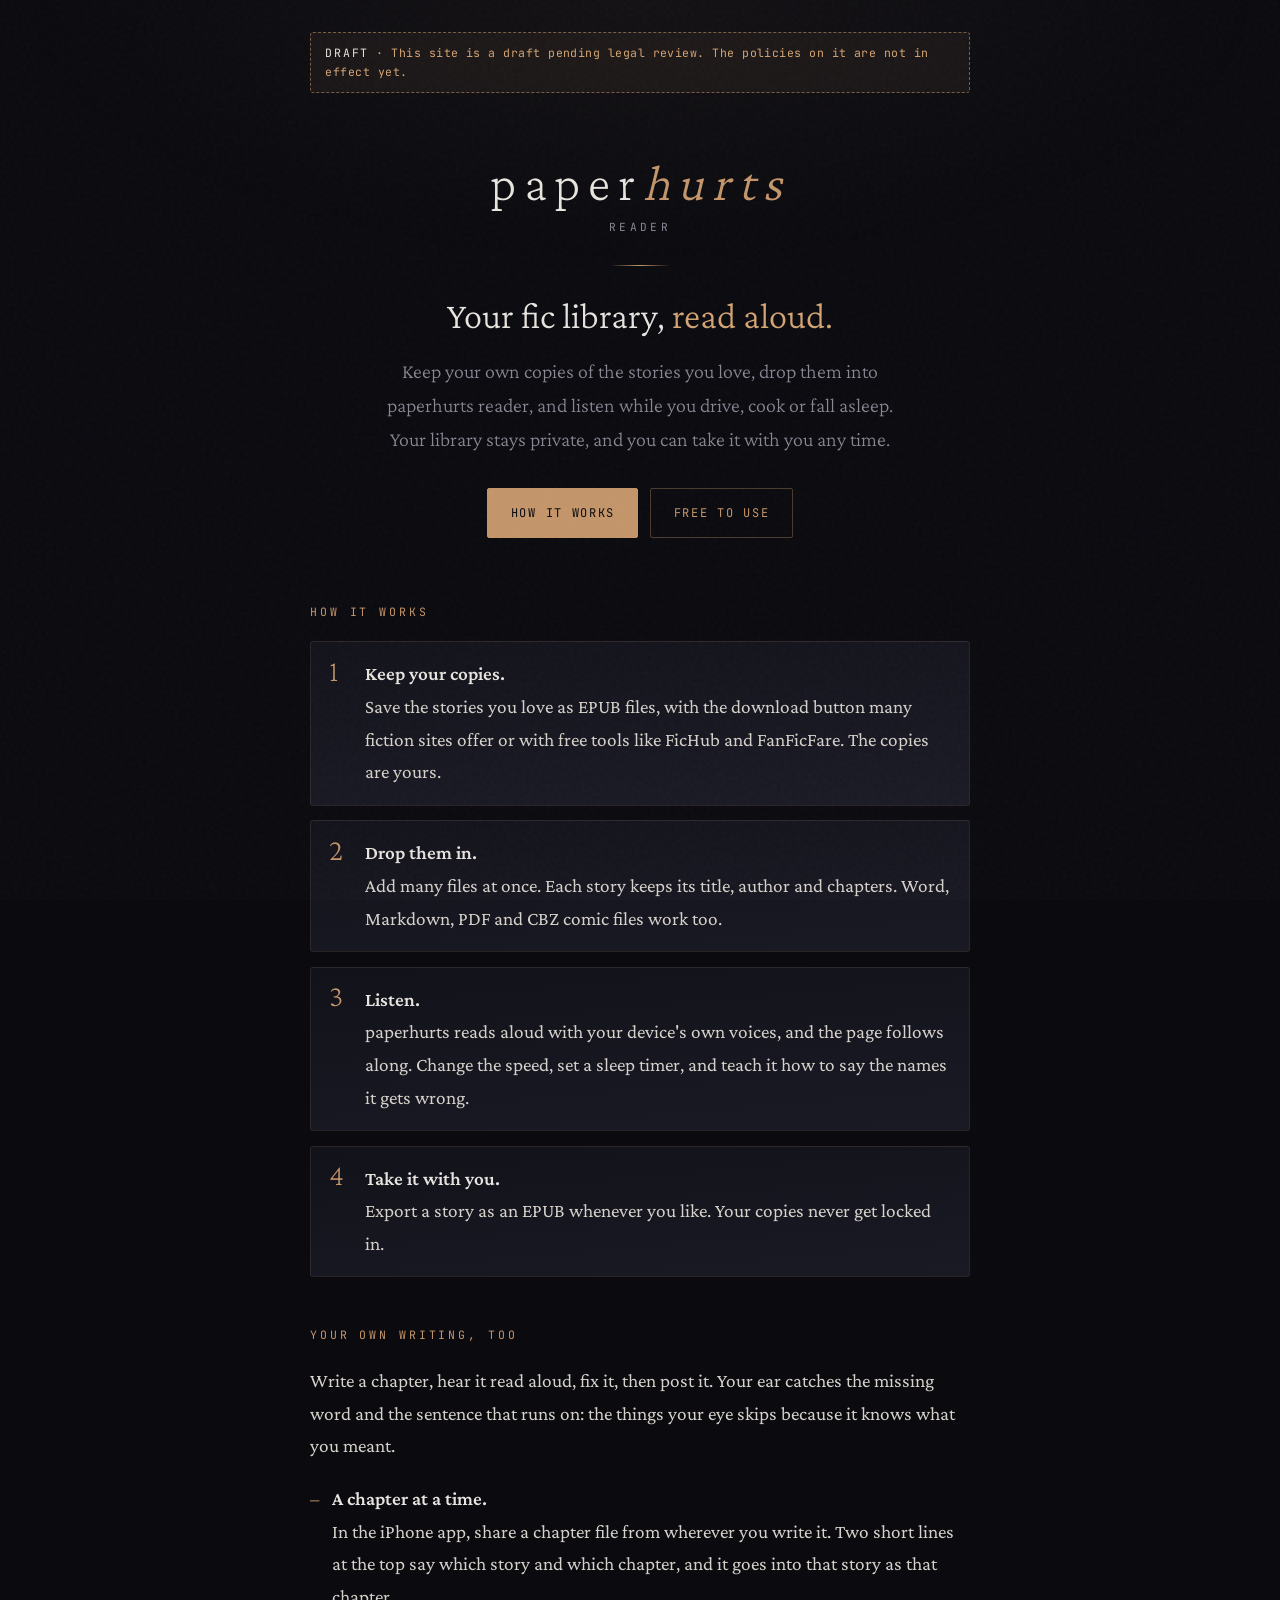
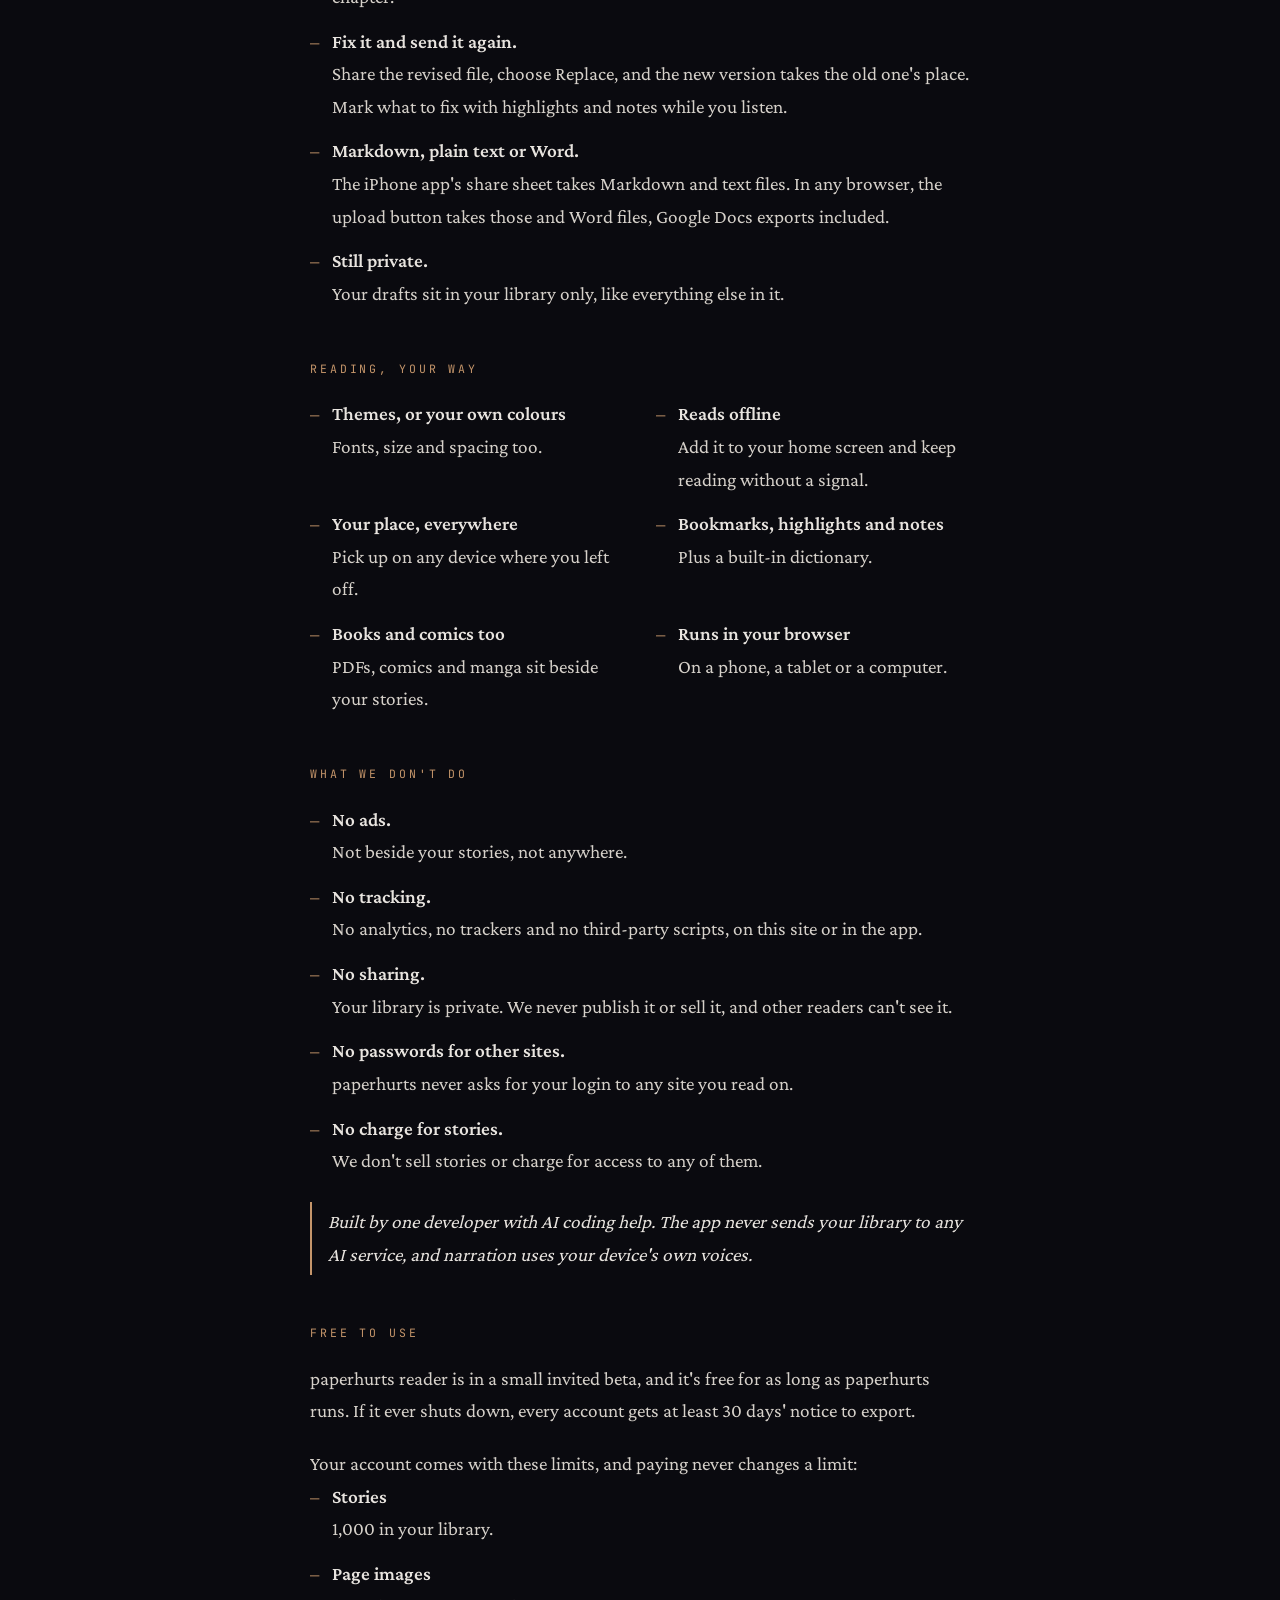
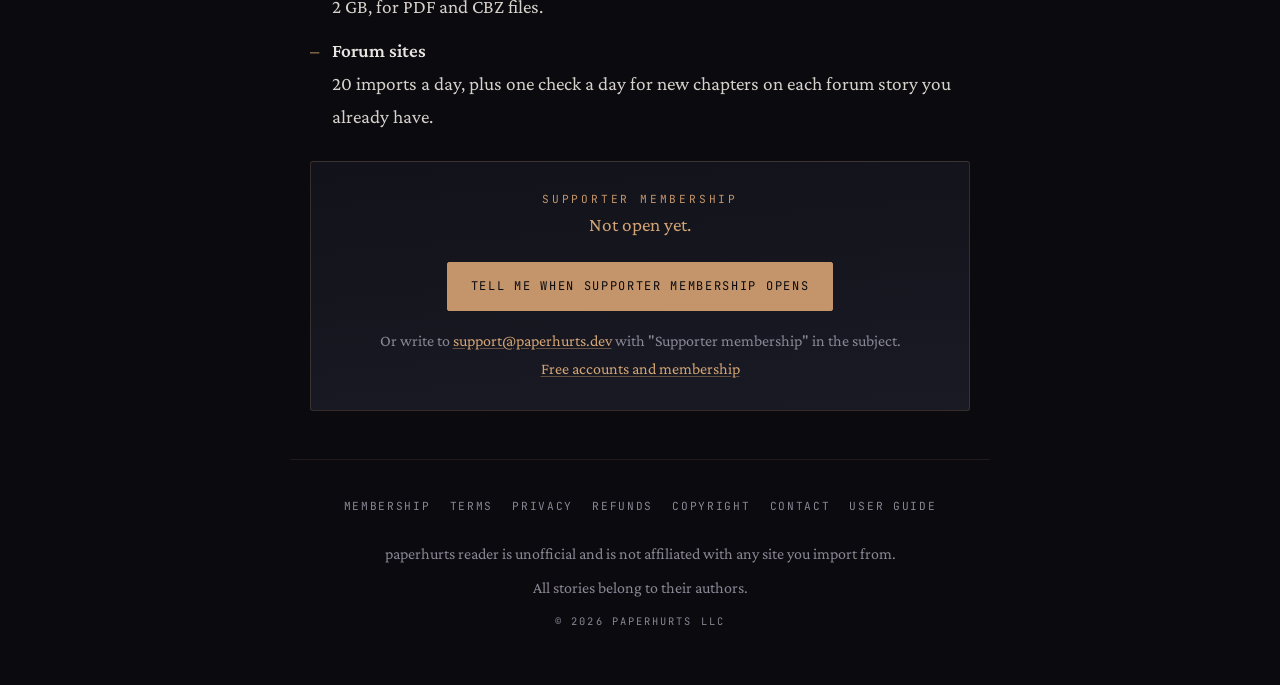
==== commit b96964e2: "Public pages: what the app is, terms, privacy, refunds, copyright, contact and membership (drafts) P" ====
--- a/index.html
+++ b/index.html
@@ -1,461 +1,108 @@
 <!DOCTYPE html>
-<html lang="en"><head><meta http-equiv="Content-Type" content="text/html; charset=UTF-8">
-
+<html lang="en">
+<head>
+<meta charset="UTF-8">
 <meta name="viewport" content="width=device-width, initial-scale=1.0">
 <meta name="robots" content="noarchive">
-<title>paperhurts</title>
-<link rel="preconnect" href="https://fonts.googleapis.com/">
-<link rel="preconnect" href="https://fonts.gstatic.com/" crossorigin="">
+<meta name="description" content="paperhurts reader: keep your own copies of the stories you love, drop them in, and have them read aloud with your device's own voices. Private, exportable, no ads, no tracking.">
+<title>paperhurts reader · your fic library, read aloud</title>
 <link href="./index_files/fonts.css" rel="stylesheet">
-<style>
-  :root {
-    --bg-deep: #0a0a0f;
-    --bg-surface: #12121a;
-    --bg-card: #1a1a25;
-    --text-primary: #e8e4df;
-    --text-dim: #8a8694;
-    --text-faint: #4a4654;
-    --accent-warm: #c4956a;
-    --accent-glow: #d4a574;
-    --accent-ember: #b8755a;
-    --page-cream: #f5f0e8;
-    --ink: #2a2520;
-  }
-
-  * { margin: 0; padding: 0; box-sizing: border-box; }
-
-  body {
-    background: var(--bg-deep);
-    color: var(--text-primary);
-    font-family: 'Crimson Pro', Georgia, serif;
-    min-height: 100vh;
-    overflow-x: hidden;
-  }
-
-  /* Grain overlay */
-  body::before {
-    content: '';
-    position: fixed;
-    top: 0; left: 0; right: 0; bottom: 0;
-    background-image: url("data:image/svg+xml,%3Csvg viewBox='0 0 256 256' xmlns='http://www.w3.org/2000/svg'%3E%3Cfilter id='noise'%3E%3CfeTurbulence type='fractalNoise' baseFrequency='0.9' numOctaves='4' stitchTiles='stitch'/%3E%3C/filter%3E%3Crect width='100%25' height='100%25' filter='url(%23noise)' opacity='0.03'/%3E%3C/svg%3E");
-    pointer-events: none;
-    z-index: 1000;
-  }
-
-  /* Ambient light effect */
-  .ambient {
-    position: fixed;
-    top: -30%;
-    left: 50%;
-    transform: translateX(-50%);
-    width: 120vw;
-    height: 60vh;
-    background: radial-gradient(ellipse, rgba(196, 149, 106, 0.04) 0%, transparent 70%);
-    pointer-events: none;
-    z-index: 0;
-  }
-
-  .ambient-bottom {
-    position: fixed;
-    bottom: -20%;
-    left: 50%;
-    transform: translateX(-50%);
-    width: 100vw;
-    height: 40vh;
-    background: radial-gradient(ellipse, rgba(184, 117, 90, 0.03) 0%, transparent 70%);
-    pointer-events: none;
-    z-index: 0;
-  }
-
-  /* Main layout */
-  .container {
-    position: relative;
-    z-index: 1;
-    min-height: 100vh;
-    display: flex;
-    flex-direction: column;
-    align-items: center;
-    justify-content: center;
-    padding: 2rem;
-  }
-
-  /* The book / page element */
-  .page {
-    position: relative;
-    max-width: 520px;
-    width: 100%;
-    padding: 3.5rem 3rem;
-    background: linear-gradient(175deg, var(--bg-surface) 0%, var(--bg-card) 100%);
-    border: 1px solid rgba(196, 149, 106, 0.08);
-    border-radius: 2px;
-    box-shadow:
-      0 0 0 1px rgba(196, 149, 106, 0.03),
-      0 20px 60px rgba(0, 0, 0, 0.5),
-      0 1px 3px rgba(0, 0, 0, 0.3),
-      inset 0 1px 0 rgba(255, 255, 255, 0.02);
-    animation: pageAppear 1.2s ease-out;
-  }
-
-  .page::before {
-    content: '';
-    position: absolute;
-    top: 0; left: 0; right: 0;
-    height: 1px;
-    background: linear-gradient(90deg, transparent, rgba(196, 149, 106, 0.15), transparent);
-  }
-
-  /* Spine shadow */
-  .page::after {
-    content: '';
-    position: absolute;
-    top: 8px;
-    left: -1px;
-    bottom: 8px;
-    width: 3px;
-    background: linear-gradient(180deg, transparent, rgba(196, 149, 106, 0.06), transparent);
-    border-radius: 0 1px 1px 0;
-  }
-
-  @keyframes pageAppear {
-    0% { opacity: 0; transform: translateY(20px) scale(0.98); }
-    100% { opacity: 1; transform: translateY(0) scale(1); }
-  }
-
-  /* Logo / Title */
-  .title-block {
-    text-align: center;
-    margin-bottom: 2.5rem;
-  }
-
-  .title {
-    font-family: 'Crimson Pro', Georgia, serif;
-    font-weight: 200;
-    font-size: 3.2rem;
-    letter-spacing: 0.15em;
-    color: var(--text-primary);
-    text-transform: lowercase;
-    line-height: 1;
-    margin-bottom: 0.3rem;
-    animation: titleFade 1.8s ease-out 0.3s both;
-  }
-
-  .title span {
-    color: var(--accent-warm);
-    font-style: italic;
-    font-weight: 300;
-  }
-
-  @keyframes titleFade {
-    0% { opacity: 0; letter-spacing: 0.3em; }
-    100% { opacity: 1; letter-spacing: 0.15em; }
-  }
-
-  .rule {
-    width: 60px;
-    height: 1px;
-    background: linear-gradient(90deg, transparent, var(--accent-warm), transparent);
-    margin: 1.2rem auto;
-    animation: ruleFade 2s ease-out 0.6s both;
-  }
-
-  @keyframes ruleFade {
-    0% { opacity: 0; width: 0; }
-    100% { opacity: 1; width: 60px; }
-  }
-
-  .subtitle {
-    font-family: 'JetBrains Mono', monospace;
-    font-weight: 300;
-    font-size: 0.7rem;
-    letter-spacing: 0.25em;
-    color: var(--text-dim);
-    text-transform: uppercase;
-    animation: subtitleFade 2s ease-out 0.8s both;
-  }
-
-  @keyframes subtitleFade {
-    0% { opacity: 0; }
-    100% { opacity: 1; }
-  }
-
-  /* Content */
-  .content {
-    animation: contentFade 2s ease-out 1s both;
-  }
-
-  @keyframes contentFade {
-    0% { opacity: 0; transform: translateY(10px); }
-    100% { opacity: 1; transform: translateY(0); }
-  }
-
-  .description {
-    font-size: 1.15rem;
-    font-weight: 300;
-    line-height: 1.75;
-    color: var(--text-dim);
-    text-align: center;
-    margin-bottom: 2.5rem;
-    font-style: italic;
-  }
-
-  .description em {
-    color: var(--accent-glow);
-    font-style: normal;
-  }
-
-  /* Sources line */
-  .sources {
-    font-family: 'JetBrains Mono', monospace;
-    font-size: 0.62rem;
-    letter-spacing: 0.18em;
-    color: var(--text-faint);
-    text-transform: uppercase;
-    text-align: center;
-    margin: -1.5rem 0 2.25rem;
-  }
-
-  /* Features list */
-  .features {
-    display: flex;
-    flex-direction: column;
-    gap: 0.7rem;
-    margin-bottom: 2.25rem;
-    padding: 0 0.5rem;
-  }
-
-  .feature-group-label {
-    font-family: 'JetBrains Mono', monospace;
-    font-size: 0.6rem;
-    font-weight: 400;
-    letter-spacing: 0.25em;
-    color: var(--accent-warm);
-    text-transform: uppercase;
-    opacity: 0.75;
-    margin-top: 0.75rem;
-    margin-bottom: 0.15rem;
-  }
-
-  .feature-group-label:first-child {
-    margin-top: 0;
-  }
-
-  .feature {
-    position: relative;
-    padding-left: 1.4rem;
-    font-size: 0.95rem;
-    color: var(--text-dim);
-    font-weight: 300;
-    line-height: 1.55;
-  }
-
-  .feature::before {
-    content: '\2013';
-    position: absolute;
-    left: 0;
-    top: 0;
-    color: var(--accent-warm);
-  }
-
-  .feature strong {
-    color: var(--text-primary);
-    font-weight: 400;
-  }
-
-  /* CTA / Links */
-  .links {
-    display: flex;
-    flex-direction: column;
-    align-items: center;
-    gap: 1rem;
-    padding-top: 1.5rem;
-    border-top: 1px solid rgba(196, 149, 106, 0.06);
-  }
-
-  .link-primary {
-    display: inline-flex;
-    align-items: center;
-    gap: 0.6rem;
-    font-family: 'JetBrains Mono', monospace;
-    font-size: 0.75rem;
-    font-weight: 400;
-    letter-spacing: 0.15em;
-    text-transform: uppercase;
-    color: var(--accent-warm);
-    text-decoration: none;
-    padding: 0.75rem 1.5rem;
-    border: 1px solid rgba(196, 149, 106, 0.2);
-    border-radius: 2px;
-    transition: all 0.4s ease;
-    position: relative;
-    overflow: hidden;
-  }
-
-  .link-primary::before {
-    content: '';
-    position: absolute;
-    top: 0; left: -100%;
-    width: 100%; height: 100%;
-    background: linear-gradient(90deg, transparent, rgba(196, 149, 106, 0.05), transparent);
-    transition: left 0.5s ease;
-  }
-
-  .link-primary:hover {
-    border-color: rgba(196, 149, 106, 0.4);
-    color: var(--accent-glow);
-    box-shadow: 0 0 20px rgba(196, 149, 106, 0.05);
-  }
-
-  .link-primary:hover::before {
-    left: 100%;
-  }
-
-  .link-primary svg {
-    width: 16px;
-    height: 16px;
-    fill: currentColor;
-  }
-
-  .status {
-    font-family: 'JetBrains Mono', monospace;
-    font-size: 0.65rem;
-    letter-spacing: 0.2em;
-    color: var(--text-faint);
-    text-transform: uppercase;
-  }
-
-  .coming-note {
-    font-family: 'JetBrains Mono', monospace;
-    font-size: 0.6rem;
-    letter-spacing: 0.18em;
-    color: var(--text-faint);
-    text-transform: uppercase;
-    font-style: normal;
-  }
-
-  .coming-note em {
-    color: var(--accent-warm);
-    font-style: normal;
-    opacity: 0.85;
-  }
-
-  .status .dot {
-    display: inline-block;
-    width: 6px;
-    height: 6px;
-    background: var(--accent-ember);
-    border-radius: 50%;
-    margin-right: 0.5rem;
-    animation: pulse 3s ease-in-out infinite;
-    vertical-align: middle;
-  }
-
-  @keyframes pulse {
-    0%, 100% { opacity: 0.4; }
-    50% { opacity: 1; box-shadow: 0 0 8px rgba(184, 117, 90, 0.4); }
-  }
-
-  /* Footer */
-  .footer {
-    margin-top: 3rem;
-    text-align: center;
-    animation: footerFade 2s ease-out 1.5s both;
-  }
-
-  @keyframes footerFade {
-    0% { opacity: 0; }
-    100% { opacity: 1; }
-  }
-
-  .footer p {
-    font-family: 'JetBrains Mono', monospace;
-    font-size: 0.6rem;
-    letter-spacing: 0.2em;
-    color: var(--text-faint);
-    text-transform: uppercase;
-  }
-
-  /* Responsive */
-  @media (max-width: 580px) {
-    .page { padding: 2.5rem 2rem; }
-    .title { font-size: 2.4rem; }
-    .description { font-size: 1.05rem; }
-  }
-
-  /* Cursor glow effect */
-  .cursor-glow {
-    position: fixed;
-    width: 300px;
-    height: 300px;
-    background: radial-gradient(circle, rgba(196, 149, 106, 0.015) 0%, transparent 70%);
-    pointer-events: none;
-    z-index: 0;
-    transform: translate(-50%, -50%);
-    transition: left 0.3s ease, top 0.3s ease;
-  }
-</style>
+<link href="./assets/site.css" rel="stylesheet">
 </head>
 <body>
+<div class="ambient"></div>
 
-<div class="ambient"></div>
-<div class="ambient-bottom"></div>
-<div class="cursor-glow" id="cursorGlow" style="left: 479px; top: 245px;"></div>
+<main class="wrap">
+  <p class="draft-banner"><strong>Draft</strong> · This site is a draft pending legal review. The policies on it are not in effect yet.</p>
 
-<div class="container">
-  <div class="page">
-    <div class="title-block">
-      <h1 class="title">paper<span>hurts</span></h1>
-      <div class="rule"></div>
-      <p class="subtitle">a personal reading companion</p>
+  <header class="hero">
+    <div class="wordmark-lg">paper<span>hurts</span></div>
+    <p class="product">reader</p>
+    <hr class="rule">
+    <h1 class="pitch">Your fic library, <em>read aloud.</em></h1>
+    <p class="lede">Keep your own copies of the stories you love, drop them into paperhurts reader, and listen while you drive, cook or fall asleep. Your library stays private, and you can take it with you any time.</p>
+    <div class="cta-row">
+      <a class="btn btn-solid" href="#how">How it works</a>
+      <a class="btn" href="#free">Free to use</a>
     </div>
+  </header>
 
-    <div class="content">
-      <p class="description">
-        Your fics. Your library. <em>Your rules.</em><br>
-        Import from anywhere, read it your way,<br>
-        and keep every word in a library that's yours alone.
-      </p>
+  <section class="section" id="how">
+    <h2>How it works</h2>
+    <ol class="steps">
+      <li><strong>Keep your copies.</strong> Save the stories you love as EPUB files, with the download button many fiction sites offer or with free tools like FicHub and FanFicFare. The copies are yours.</li>
+      <li><strong>Drop them in.</strong> Add many files at once. Each story keeps its title, author and chapters. Word, Markdown, PDF and CBZ comic files work too.</li>
+      <li><strong>Listen.</strong> paperhurts reads aloud with your device's own voices, and the page follows along. Change the speed, set a sleep timer, and teach it how to say the names it gets wrong.</li>
+      <li><strong>Take it with you.</strong> Export a story as an EPUB whenever you like. Your copies never get locked in.</li>
+    </ol>
+  </section>
 
-      <p class="sources">ao3 · spacebattles · ffn · sufficient velocity · &amp; more</p>
+  <section class="section" id="writing">
+    <h2>Your own writing, too</h2>
+    <p class="intro">Write a chapter, hear it read aloud, fix it, then post it. Your ear catches the missing word and the sentence that runs on: the things your eye skips because it knows what you meant.</p>
+    <ul class="points">
+      <li><strong>A chapter at a time.</strong> In the iPhone app, share a chapter file from wherever you write it. Two short lines at the top say which story and which chapter, and it goes into that story as that chapter.</li>
+      <li><strong>Fix it and send it again.</strong> Share the revised file, choose Replace, and the new version takes the old one's place. Mark what to fix with highlights and notes while you listen.</li>
+      <li><strong>Markdown, plain text or Word.</strong> The iPhone app's share sheet takes Markdown and text files. In any browser, the upload button takes those and Word files, Google Docs exports included.</li>
+      <li><strong>Still private.</strong> Your drafts sit in your library only, like everything else in it.</li>
+    </ul>
+  </section>
 
-      <div class="features">
-        <div class="feature-group-label">The reading experience</div>
-        <div class="feature"><strong>Seven themes, or build your own</strong> — sepia, AMOLED night, solarized, and a custom color builder</div>
-        <div class="feature"><strong>Read aloud, screen off</strong> — narration with lock-screen controls and a sleep timer</div>
-        <div class="feature"><strong>Your fonts, your place</strong> — typography you control, position that follows you everywhere</div>
-        <div class="feature"><strong>Reads offline</strong> — installs like an app, works without signal</div>
+  <section class="section">
+    <h2>Reading, your way</h2>
+    <ul class="points two-col">
+      <li><strong>Themes, or your own colours</strong> Fonts, size and spacing too.</li>
+      <li><strong>Reads offline</strong> Add it to your home screen and keep reading without a signal.</li>
+      <li><strong>Your place, everywhere</strong> Pick up on any device where you left off.</li>
+      <li><strong>Bookmarks, highlights and notes</strong> Plus a built-in dictionary.</li>
+      <li><strong>Books and comics too</strong> PDFs, comics and manga sit beside your stories.</li>
+      <li><strong>Runs in your browser</strong> On a phone, a tablet or a computer.</li>
+    </ul>
+  </section>
 
-        <div class="feature-group-label">Yours, entirely</div>
-        <div class="feature"><strong>Invite-only, run for friends</strong> — a small private server where your library is yours alone, never shared</div>
-        <div class="feature"><strong>Bring your own books</strong> — EPUBs, PDFs, comics &amp; manga, Word and Markdown files, right beside your fics</div>
+  <section class="section">
+    <h2>What we don't do</h2>
+    <ul class="points">
+      <li><strong>No ads.</strong> Not beside your stories, not anywhere.</li>
+      <li><strong>No tracking.</strong> No analytics, no trackers and no third-party scripts, on this site or in the app.</li>
+      <li><strong>No sharing.</strong> Your library is private. We never publish it or sell it, and other readers can't see it.</li>
+      <li><strong>No passwords for other sites.</strong> paperhurts never asks for your login to any site you read on.</li>
+      <li><strong>No charge for stories.</strong> We don't sell stories or charge for access to any of them.</li>
+    </ul>
+    <p class="ai-line">Built by one developer with AI coding help. The app never sends your library to any AI service, and narration uses your device's own voices.</p>
+  </section>
 
-        <div class="feature-group-label">Your own writing, too</div>
-        <div class="feature"><strong>Hear it before you post it</strong> — write a chapter, hear it read aloud, fix it, then post it. Your ear catches the missing word and the sentence that runs on: the things your eye skips because it knows what you meant</div>
-        <div class="feature"><strong>A chapter at a time</strong> — in the iPhone app, share a chapter file from wherever you write it. A short header at the top says which story and which chapter, and it goes into that story as that chapter</div>
-        <div class="feature"><strong>Fix it and send it again</strong> — share the revised file, choose Replace, and the new version takes the old one's place. Mark what to fix with highlights and notes while you listen</div>
-        <div class="feature"><strong>Markdown, plain text or Word</strong> — the iPhone app's share sheet takes Markdown and text files. In any browser, the upload buttons take those and Word files, Google Docs exports included</div>
-        <div class="feature"><strong>Still private</strong> — your drafts sit in your library only, like everything else in it</div>
-      </div>
+  <section class="section" id="free">
+    <h2>Free to use</h2>
+    <p class="intro">paperhurts reader is in a small invited beta, and it's free for as long as paperhurts runs. If it ever shuts down, every account gets at least 30 days' notice to export.</p>
+    <p>Your account comes with these limits, and paying never changes a limit:</p>
+    <ul class="points">
+      <li><strong>Stories</strong> 1,000 in your library.</li>
+      <li><strong>Page images</strong> 2 GB, for PDF and CBZ files.</li>
+      <li><strong>Forum sites</strong> 20 imports a day, plus one check a day for new chapters on each forum story you already have.</li>
+    </ul>
+    <div class="pricing">
+      <p class="label">Supporter membership</p>
+      <p class="price-note">Not open yet.</p>
+      <a class="btn btn-solid" href="mailto:support@paperhurts.dev?subject=Supporter%20membership">Tell me when supporter membership opens</a>
+      <p class="fine">Or write to <a href="mailto:support@paperhurts.dev?subject=Supporter%20membership">support@paperhurts.dev</a> with "Supporter membership" in the subject.<br><a href="membership/">Free accounts and membership</a></p>
+    </div>
+  </section>
+</main>
 
-      <div class="links">
-        <a href="guide/" class="link-primary">User guide &rarr;</a>
-        <p class="status"><span class="dot"></span>Live &amp; self-hosted</p>
-      </div>
-    </div>
-  </div>
-
-  <div class="footer">
-    <p>© 2026 paperhurts</p>
-  </div>
-</div>
-
-<script>
-  // Subtle cursor glow
-  const glow = document.getElementById('cursorGlow');
-  document.addEventListener('mousemove', (e) => {
-    glow.style.left = e.clientX + 'px';
-    glow.style.top = e.clientY + 'px';
-  });
-</script>
-
-
-</body></html>+<footer class="site-footer">
+  <nav aria-label="Site">
+    <a href="membership/">Membership</a>
+    <a href="terms/">Terms</a>
+    <a href="privacy/">Privacy</a>
+    <a href="refunds/">Refunds</a>
+    <a href="copyright/">Copyright</a>
+    <a href="contact/">Contact</a>
+    <a href="guide/">User guide</a>
+  </nav>
+  <p>paperhurts reader is unofficial and is not affiliated with any site you import from.</p>
+  <p>All stories belong to their authors.</p>
+  <p class="copy">© 2026 paperhurts LLC</p>
+</footer>
+</body>
+</html>
--- a/assets/site.css
+++ b/assets/site.css
@@ -0,0 +1,379 @@
+/* Shared styles for reader.paperhurts.dev: the landing page and the
+ * membership, terms, privacy, refunds, copyright and contact pages.
+ * The guide (/guide/) has its own stylesheet, built from the Reader repo.
+ * No page on this site runs JavaScript or loads anything from another host. */
+
+:root {
+  --bg-deep: #0a0a0f;
+  --bg-surface: #12121a;
+  --bg-card: #1a1a25;
+  --text-primary: #e8e4df;
+  --text-body: #d6d1ca;
+  --text-dim: #8a8694;
+  --text-faint: #4a4654;
+  --accent-warm: #c4956a;
+  --accent-glow: #d4a574;
+  --accent-ember: #b8755a;
+  --rule: rgba(196, 149, 106, 0.12);
+  --mono: 'JetBrains Mono', ui-monospace, 'SF Mono', Menlo, Consolas, monospace;
+  --serif: 'Crimson Pro', Georgia, 'Times New Roman', serif;
+}
+
+* { margin: 0; padding: 0; box-sizing: border-box; }
+
+html { -webkit-text-size-adjust: 100%; }
+@media (prefers-reduced-motion: no-preference) { html { scroll-behavior: smooth; } }
+
+body {
+  background: var(--bg-deep);
+  color: var(--text-body);
+  font-family: var(--serif);
+  font-size: 1.2rem;
+  line-height: 1.7;
+  min-height: 100vh;
+  overflow-wrap: break-word;
+}
+
+/* Grain + ambient light, as on the original landing page */
+body::before {
+  content: '';
+  position: fixed; inset: 0;
+  background-image: url("data:image/svg+xml,%3Csvg viewBox='0 0 256 256' xmlns='http://www.w3.org/2000/svg'%3E%3Cfilter id='noise'%3E%3CfeTurbulence type='fractalNoise' baseFrequency='0.9' numOctaves='4' stitchTiles='stitch'/%3E%3C/filter%3E%3Crect width='100%25' height='100%25' filter='url(%23noise)' opacity='0.03'/%3E%3C/svg%3E");
+  pointer-events: none;
+  z-index: 1000;
+}
+.ambient {
+  position: fixed; top: -30%; left: 50%; transform: translateX(-50%);
+  width: 100%; height: 60vh;
+  background: radial-gradient(ellipse, rgba(196, 149, 106, 0.05) 0%, transparent 70%);
+  pointer-events: none; z-index: 0;
+}
+
+.wrap {
+  position: relative; z-index: 1;
+  max-width: 700px;
+  margin: 0 auto;
+  padding: 2rem 1.25rem 3rem;
+}
+
+a { color: var(--accent-glow); text-decoration-color: rgba(212, 165, 116, 0.4); text-underline-offset: 0.15em; }
+a:hover { color: var(--text-primary); text-decoration-color: currentColor; }
+a:focus-visible, .btn:focus-visible { outline: 2px solid var(--accent-glow); outline-offset: 3px; }
+
+/* ── Header: wordmark that links home ───────────────────────────── */
+.site-header {
+  display: flex;
+  align-items: baseline;
+  justify-content: space-between;
+  gap: 1rem;
+  flex-wrap: wrap;
+  padding-bottom: 1.25rem;
+  margin-bottom: 2rem;
+  border-bottom: 1px solid var(--rule);
+}
+.wordmark {
+  font-family: var(--serif);
+  font-weight: 200;
+  font-size: 1.6rem;
+  letter-spacing: 0.12em;
+  color: var(--text-primary);
+  text-decoration: none;
+  line-height: 1;
+}
+.wordmark span { color: var(--accent-warm); font-style: italic; font-weight: 300; }
+.wordmark:hover { color: var(--text-primary); }
+.site-header .tag {
+  font-family: var(--mono);
+  font-size: 0.68rem;
+  letter-spacing: 0.2em;
+  text-transform: uppercase;
+  color: var(--text-dim);
+}
+
+/* ── Draft banner and placeholders (remove both before going live) ─ */
+.draft-banner {
+  font-family: var(--mono);
+  font-size: 0.72rem;
+  line-height: 1.6;
+  letter-spacing: 0.04em;
+  color: var(--accent-glow);
+  border: 1px dashed rgba(212, 165, 116, 0.5);
+  background: rgba(212, 165, 116, 0.06);
+  border-radius: 3px;
+  padding: 0.7rem 0.9rem;
+  margin-bottom: 2rem;
+}
+.draft-banner strong { color: var(--text-primary); font-weight: 400; letter-spacing: 0.15em; text-transform: uppercase; }
+.ph {
+  font-style: normal;
+  color: var(--accent-glow);
+  background: rgba(212, 165, 116, 0.12);
+  outline: 1px dashed rgba(212, 165, 116, 0.6);
+  border-radius: 2px;
+  padding: 0 0.25em;
+  -webkit-box-decoration-break: clone;
+  box-decoration-break: clone;
+}
+
+/* ── Document pages (terms, privacy, ...) ───────────────────────── */
+.doc h1 {
+  font-weight: 200;
+  font-size: 2.5rem;
+  line-height: 1.15;
+  color: var(--text-primary);
+  letter-spacing: 0.02em;
+  margin-bottom: 0.4rem;
+}
+.updated {
+  font-family: var(--mono);
+  font-size: 0.7rem;
+  letter-spacing: 0.15em;
+  text-transform: uppercase;
+  color: var(--text-dim);
+  margin-bottom: 2rem;
+}
+.doc h2 {
+  font-weight: 400;
+  font-size: 1.55rem;
+  line-height: 1.3;
+  color: var(--text-primary);
+  margin: 2.5rem 0 0.75rem;
+  padding-top: 1.25rem;
+  border-top: 1px solid var(--rule);
+}
+.doc h3 {
+  font-weight: 600;
+  font-size: 1.15rem;
+  color: var(--text-primary);
+  margin: 1.5rem 0 0.4rem;
+}
+.doc p, .doc ul, .doc ol, .doc dl { margin-bottom: 1rem; }
+.doc ul, .doc ol { padding-left: 1.4rem; }
+.doc li { margin-bottom: 0.4rem; }
+.doc li::marker { color: var(--accent-warm); }
+.doc strong { color: var(--text-primary); font-weight: 600; }
+.doc code { font-family: var(--mono); font-size: 0.85em; color: var(--text-primary); overflow-wrap: anywhere; }
+.doc dt { color: var(--text-primary); font-weight: 600; margin-top: 1rem; }
+.doc dd { margin-left: 0; }
+.doc dd p { margin-bottom: 0.5rem; }
+
+/* A short plain-language summary at the top of a long page */
+.summary {
+  background: linear-gradient(175deg, var(--bg-surface) 0%, var(--bg-card) 100%);
+  border: 1px solid var(--rule);
+  border-radius: 3px;
+  padding: 1.25rem 1.25rem 0.5rem;
+  margin-bottom: 1.5rem;
+}
+.summary h2 {
+  font-family: var(--mono);
+  font-weight: 400;
+  font-size: 0.72rem;
+  letter-spacing: 0.22em;
+  text-transform: uppercase;
+  color: var(--accent-warm);
+  margin: 0 0 0.75rem;
+  padding: 0;
+  border: 0;
+}
+
+/* Contents list for the longer pages */
+.toc {
+  font-size: 1.05rem;
+  margin-bottom: 1rem;
+}
+.toc ol { columns: 2 14rem; column-gap: 2rem; }
+.toc li { break-inside: avoid; }
+
+/* ── Landing page ───────────────────────────────────────────────── */
+.hero { text-align: center; padding: 2rem 0 1rem; }
+.hero .wordmark-lg {
+  font-weight: 200;
+  font-size: 3.2rem;
+  letter-spacing: 0.15em;
+  color: var(--text-primary);
+  line-height: 1;
+}
+.hero .wordmark-lg span { color: var(--accent-warm); font-style: italic; font-weight: 300; }
+.hero .product {
+  font-family: var(--mono);
+  font-size: 0.7rem;
+  letter-spacing: 0.3em;
+  text-transform: uppercase;
+  color: var(--text-dim);
+  margin-top: 0.6rem;
+}
+.rule {
+  width: 60px; height: 1px; border: 0;
+  background: linear-gradient(90deg, transparent, var(--accent-warm), transparent);
+  margin: 1.75rem auto;
+}
+.pitch {
+  font-weight: 300;
+  font-size: 2.3rem;
+  line-height: 1.2;
+  color: var(--text-primary);
+  margin-bottom: 1rem;
+}
+.pitch em { color: var(--accent-glow); font-style: normal; }
+.lede {
+  font-size: 1.25rem;
+  font-weight: 300;
+  color: var(--text-dim);
+  max-width: 34rem;
+  margin: 0 auto 2rem;
+}
+.cta-row {
+  display: flex;
+  flex-wrap: wrap;
+  justify-content: center;
+  gap: 0.75rem;
+}
+
+.btn {
+  display: inline-block;
+  font-family: var(--mono);
+  font-size: 0.75rem;
+  letter-spacing: 0.14em;
+  text-transform: uppercase;
+  text-decoration: none;
+  text-align: center;
+  color: var(--accent-warm);
+  padding: 0.85rem 1.4rem;
+  border: 1px solid rgba(196, 149, 106, 0.35);
+  border-radius: 2px;
+  transition: border-color 0.3s ease, color 0.3s ease, background 0.3s ease;
+}
+.btn:hover { border-color: var(--accent-glow); color: var(--accent-glow); }
+.btn-solid {
+  background: var(--accent-warm);
+  border-color: var(--accent-warm);
+  color: var(--bg-deep);
+}
+.btn-solid:hover { background: var(--accent-glow); border-color: var(--accent-glow); color: var(--bg-deep); }
+
+.section { padding-top: 3rem; }
+.section > h2 {
+  font-family: var(--mono);
+  font-weight: 400;
+  font-size: 0.72rem;
+  letter-spacing: 0.25em;
+  text-transform: uppercase;
+  color: var(--accent-warm);
+  margin-bottom: 1.25rem;
+}
+.section > .intro { margin-bottom: 1.25rem; }
+
+.steps { list-style: none; counter-reset: step; display: grid; gap: 0.9rem; }
+.steps li {
+  counter-increment: step;
+  position: relative;
+  background: linear-gradient(175deg, var(--bg-surface) 0%, var(--bg-card) 100%);
+  border: 1px solid var(--rule);
+  border-radius: 3px;
+  padding: 1rem 1.1rem 1rem 3.4rem;
+}
+.steps li::before {
+  content: counter(step);
+  position: absolute;
+  left: 1.1rem; top: 0.85rem;
+  font-weight: 200;
+  font-size: 1.9rem;
+  line-height: 1;
+  color: var(--accent-warm);
+}
+.steps strong, .points strong { display: block; color: var(--text-primary); font-weight: 600; }
+
+.points { list-style: none; display: grid; gap: 0.75rem; }
+.points li { position: relative; padding-left: 1.4rem; }
+.points li::before { content: '\2013'; position: absolute; left: 0; color: var(--accent-warm); }
+@media (min-width: 640px) {
+  .points.two-col { grid-template-columns: 1fr 1fr; column-gap: 2rem; }
+}
+
+.ai-line {
+  font-style: italic;
+  color: var(--text-primary);
+  border-left: 2px solid var(--accent-warm);
+  padding: 0.25rem 0 0.25rem 1rem;
+  margin-top: 1.5rem;
+}
+
+.pricing {
+  background: linear-gradient(175deg, var(--bg-surface) 0%, var(--bg-card) 100%);
+  border: 1px solid rgba(196, 149, 106, 0.2);
+  border-radius: 3px;
+  padding: 1.75rem 1.25rem;
+  margin-top: 1.75rem;
+  text-align: center;
+}
+.pricing .label {
+  font-family: var(--mono);
+  font-size: 0.7rem;
+  letter-spacing: 0.25em;
+  text-transform: uppercase;
+  color: var(--accent-warm);
+}
+.price {
+  font-weight: 200;
+  font-size: 3.4rem;
+  line-height: 1.1;
+  color: var(--text-primary);
+  margin: 0.5rem 0 0.1rem;
+}
+.price small { font-size: 1.2rem; color: var(--text-dim); font-weight: 300; }
+.price-note { color: var(--accent-glow); margin-bottom: 1.25rem; }
+.pricing .points { text-align: left; max-width: 30rem; margin: 0 auto 1.5rem; }
+.pricing .fine { font-size: 1rem; color: var(--text-dim); margin-top: 1rem; }
+
+/* ── Footer ─────────────────────────────────────────────────────── */
+.site-footer {
+  position: relative; z-index: 1;
+  max-width: 700px;
+  margin: 0 auto;
+  padding: 2rem 1.25rem 3rem;
+  border-top: 1px solid var(--rule);
+  text-align: center;
+}
+.site-footer nav {
+  display: flex;
+  flex-wrap: wrap;
+  justify-content: center;
+  gap: 0.4rem 1.2rem;
+  margin-bottom: 1.25rem;
+}
+.site-footer nav a {
+  font-family: var(--mono);
+  font-size: 0.7rem;
+  letter-spacing: 0.15em;
+  text-transform: uppercase;
+  text-decoration: none;
+  color: var(--text-dim);
+  padding: 0.3rem 0;
+}
+.site-footer nav a:hover, .site-footer nav a[aria-current="page"] { color: var(--accent-glow); }
+.site-footer p { font-size: 1rem; color: var(--text-dim); margin-bottom: 0.4rem; }
+.site-footer .copy {
+  font-family: var(--mono);
+  font-size: 0.65rem;
+  letter-spacing: 0.2em;
+  text-transform: uppercase;
+  margin-top: 0.75rem;
+}
+
+/* ── Small screens and motion ───────────────────────────────────── */
+@media (max-width: 480px) {
+  body { font-size: 1.12rem; }
+  .hero .wordmark-lg { font-size: 2.5rem; }
+  .pitch { font-size: 1.9rem; }
+  .doc h1 { font-size: 2.1rem; }
+  .btn { width: 100%; }
+}
+
+@media (prefers-reduced-motion: no-preference) {
+  .hero, .wrap > .doc { animation: rise 0.9s ease-out both; }
+  @keyframes rise {
+    from { opacity: 0; transform: translateY(12px); }
+    to { opacity: 1; transform: none; }
+  }
+}
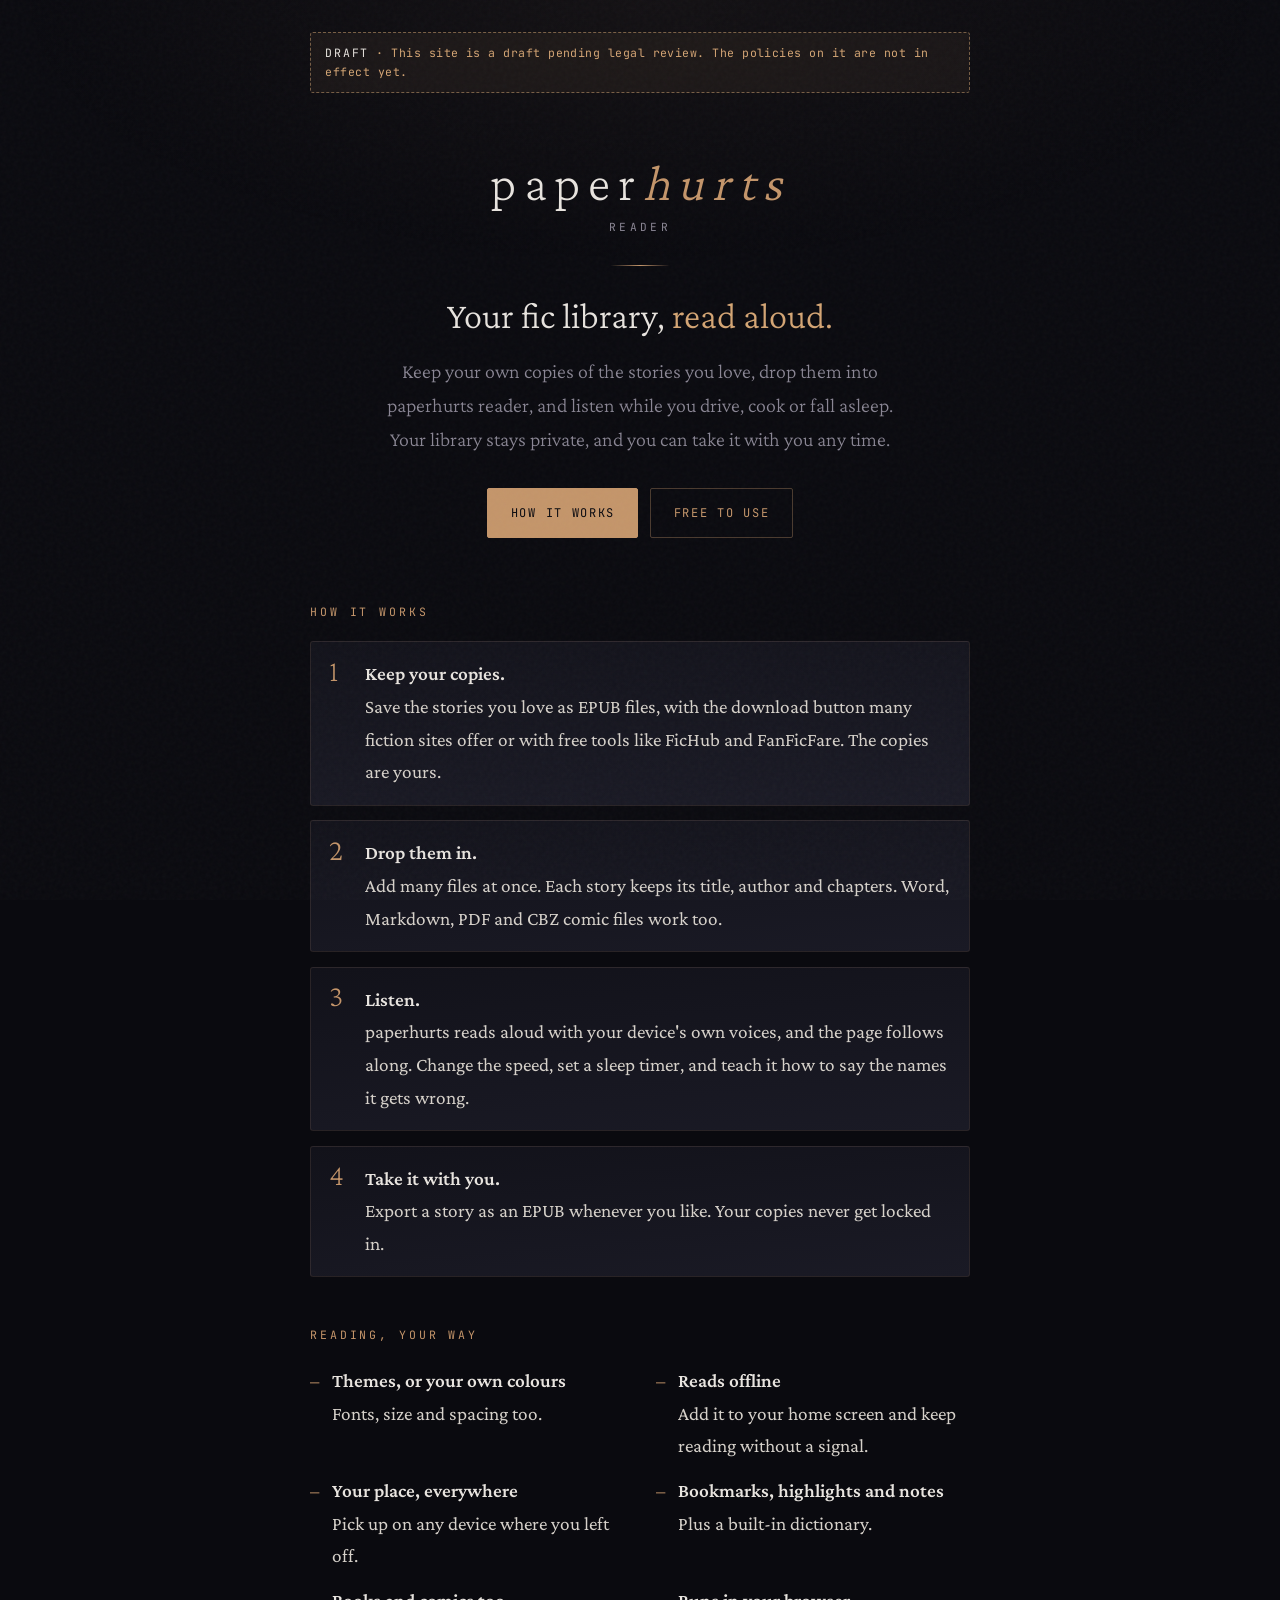
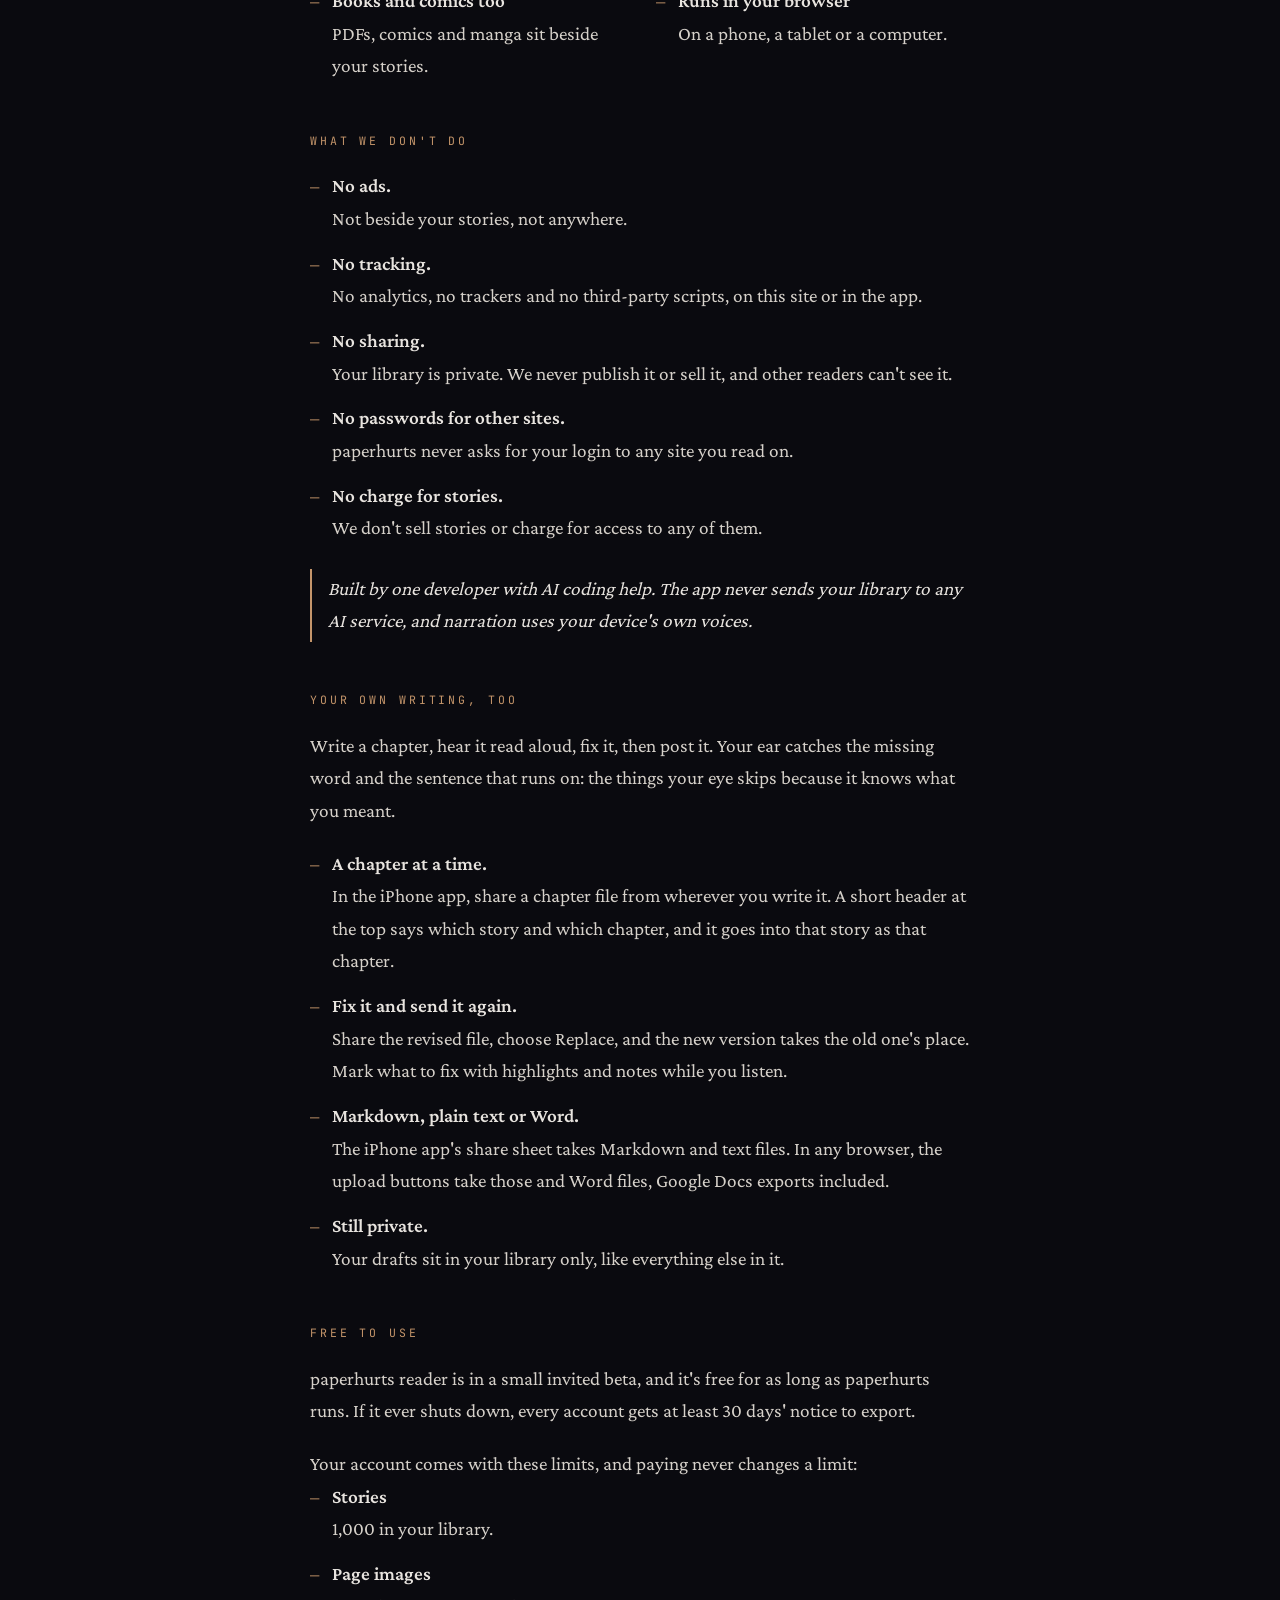
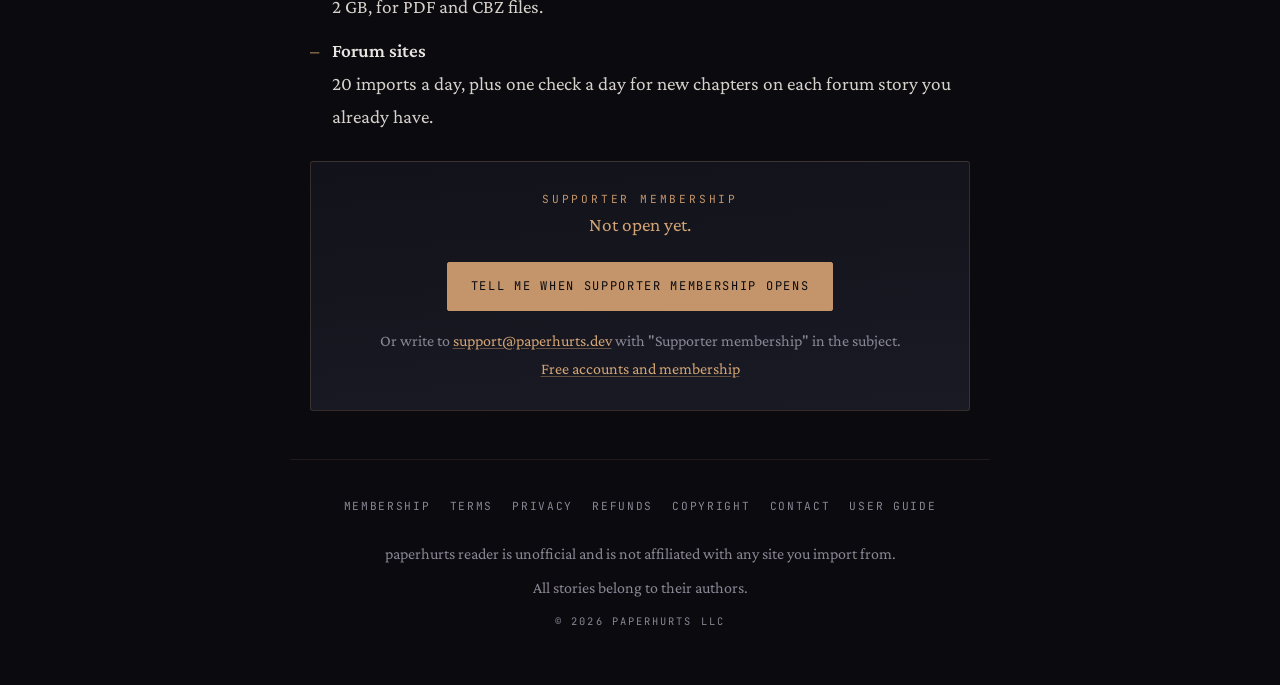
==== commit e79bf23c: "Landing: "Your own writing, too" moves after "What we don't do", in #8's wording The live page (#8) " ====
--- a/index.html
+++ b/index.html
@@ -37,17 +37,6 @@
     </ol>
   </section>
 
-  <section class="section" id="writing">
-    <h2>Your own writing, too</h2>
-    <p class="intro">Write a chapter, hear it read aloud, fix it, then post it. Your ear catches the missing word and the sentence that runs on: the things your eye skips because it knows what you meant.</p>
-    <ul class="points">
-      <li><strong>A chapter at a time.</strong> In the iPhone app, share a chapter file from wherever you write it. Two short lines at the top say which story and which chapter, and it goes into that story as that chapter.</li>
-      <li><strong>Fix it and send it again.</strong> Share the revised file, choose Replace, and the new version takes the old one's place. Mark what to fix with highlights and notes while you listen.</li>
-      <li><strong>Markdown, plain text or Word.</strong> The iPhone app's share sheet takes Markdown and text files. In any browser, the upload button takes those and Word files, Google Docs exports included.</li>
-      <li><strong>Still private.</strong> Your drafts sit in your library only, like everything else in it.</li>
-    </ul>
-  </section>
-
   <section class="section">
     <h2>Reading, your way</h2>
     <ul class="points two-col">
@@ -70,6 +59,17 @@
       <li><strong>No charge for stories.</strong> We don't sell stories or charge for access to any of them.</li>
     </ul>
     <p class="ai-line">Built by one developer with AI coding help. The app never sends your library to any AI service, and narration uses your device's own voices.</p>
+  </section>
+
+  <section class="section" id="writing">
+    <h2>Your own writing, too</h2>
+    <p class="intro">Write a chapter, hear it read aloud, fix it, then post it. Your ear catches the missing word and the sentence that runs on: the things your eye skips because it knows what you meant.</p>
+    <ul class="points">
+      <li><strong>A chapter at a time.</strong> In the iPhone app, share a chapter file from wherever you write it. A short header at the top says which story and which chapter, and it goes into that story as that chapter.</li>
+      <li><strong>Fix it and send it again.</strong> Share the revised file, choose Replace, and the new version takes the old one's place. Mark what to fix with highlights and notes while you listen.</li>
+      <li><strong>Markdown, plain text or Word.</strong> The iPhone app's share sheet takes Markdown and text files. In any browser, the upload buttons take those and Word files, Google Docs exports included.</li>
+      <li><strong>Still private.</strong> Your drafts sit in your library only, like everything else in it.</li>
+    </ul>
   </section>
 
   <section class="section" id="free">
--- a/assets/site.css
+++ b/assets/site.css
@@ -327,6 +327,8 @@
 .pricing .fine { font-size: 1rem; color: var(--text-dim); margin-top: 1rem; }
 
 /* ── Footer ─────────────────────────────────────────────────────── */
+/* The guide (/guide/) carries its own copy of this footer and of these
+ * rules; change both together. */
 .site-footer {
   position: relative; z-index: 1;
   max-width: 700px;
